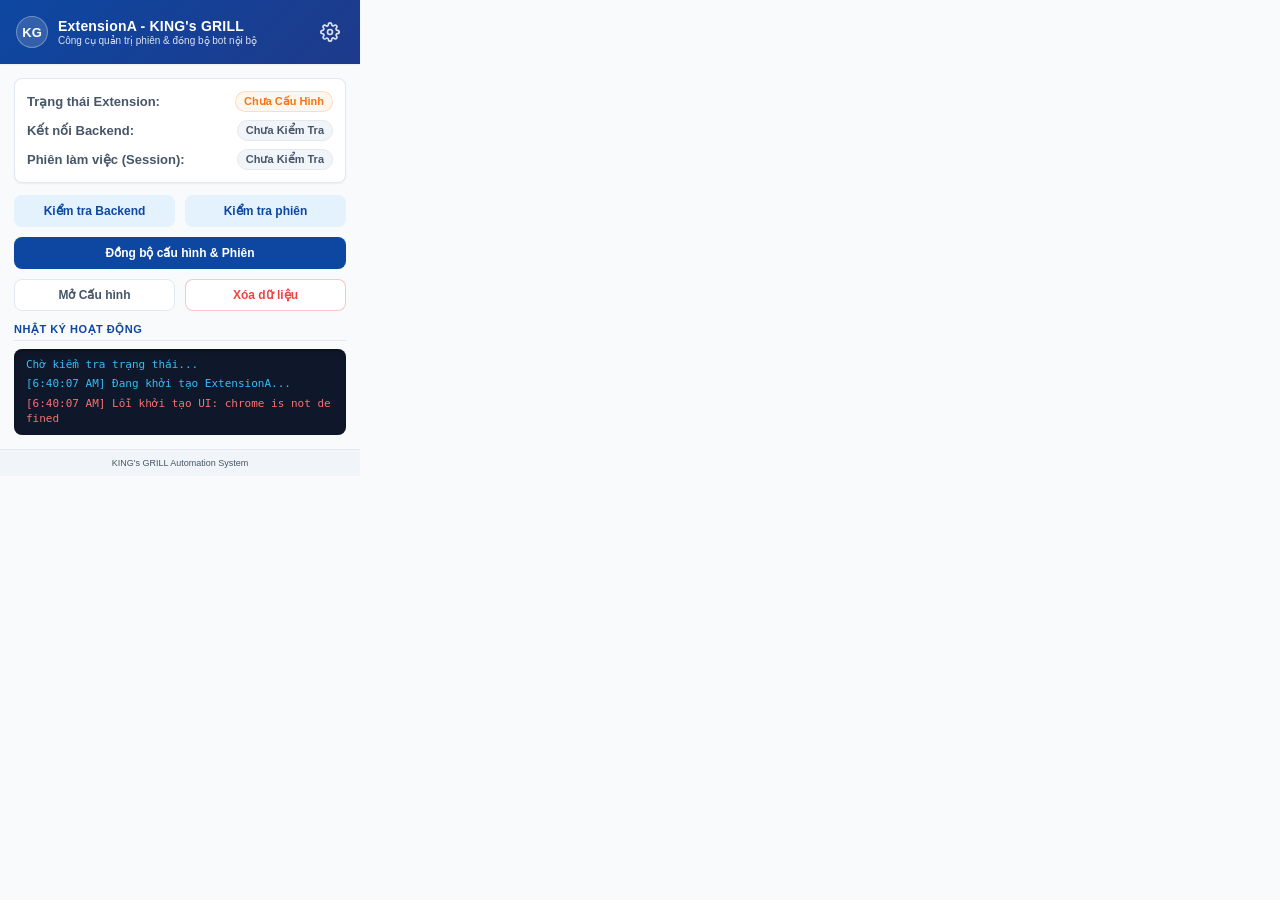
==== src/popup/popup.html @ f794267d "feat: Upgrade ExtensionA with Manifest V3 and security compliance" ====
<!DOCTYPE html>
<html lang="vi">
<head>
  <meta charset="UTF-8">
  <meta name="viewport" content="width=device-width, initial-scale=1.0">
  <title>ExtensionA - KING's GRILL</title>
  <link rel="stylesheet" href="popup.css">
</head>
<body>
  <div class="popup-container">
    <!-- Header -->
    <header class="header">
      <div class="header-main">
        <div class="logo-circle">KG</div>
        <div>
          <h1 class="title">ExtensionA - KING's GRILL</h1>
          <p class="subtitle">Công cụ quản trị phiên & đồng bộ bot nội bộ</p>
        </div>
      </div>
      <button id="open-settings-btn" class="settings-icon-btn" title="Cài đặt hệ thống">
        <svg width="20" height="20" viewBox="0 0 24 24" fill="none" stroke="currentColor" stroke-width="2" stroke-linecap="round" stroke-linejoin="round"><circle cx="12" cy="12" r="3"></circle><path d="M19.4 15a1.65 1.65 0 0 0 .33 1.82l.06.06a2 2 0 0 1 0 2.83 2 2 0 0 1-2.83 0l-.06-.06a1.65 1.65 0 0 0-1.82-.33 1.65 1.65 0 0 0-1 1.51V21a2 2 0 0 1-2 2 2 2 0 0 1-2-2v-.09A1.65 1.65 0 0 0 9 19.4a1.65 1.65 0 0 0-1.82.33l-.06.06a2 2 0 0 1-2.83 0 2 2 0 0 1 0-2.83l.06-.06a1.65 1.65 0 0 0 .33-1.82 1.65 1.65 0 0 0-1.51-1H3a2 2 0 0 1-2-2 2 2 0 0 1 2-2h.09A1.65 1.65 0 0 0 4.6 9a1.65 1.65 0 0 0-.33-1.82l-.06-.06a2 2 0 0 1 0-2.83 2 2 0 0 1 2.83 0l.06.06a1.65 1.65 0 0 0 1.82.33H9a1.65 1.65 0 0 0 1-1.51V3a2 2 0 0 1 2-2 2 2 0 0 1 2 2v.09a1.65 1.65 0 0 0 1 1.51 1.65 1.65 0 0 0 1.82-.33l.06-.06a2 2 0 0 1 2.83 0 2 2 0 0 1 0 2.83l-.06.06a1.65 1.65 0 0 0-.33 1.82V9a1.65 1.65 0 0 0 1.51 1H21a2 2 0 0 1 2 2 2 2 0 0 1-2 2h-.09a1.65 1.65 0 0 0-1.51 1z"></path></svg>
      </button>
    </header>

    <!-- Trạng thái -->
    <main class="main-content">
      <section class="status-panel">
        <div class="status-row">
          <span class="status-label">Trạng thái Extension:</span>
          <span id="ext-status-badge" class="badge badge-warning">Chưa cấu hình</span>
        </div>
        <div class="status-row">
          <span class="status-label">Kết nối Backend:</span>
          <span id="backend-status-badge" class="badge badge-secondary">Chưa kiểm tra</span>
        </div>
        <div class="status-row">
          <span class="status-label">Phiên làm việc (Session):</span>
          <span id="session-status-badge" class="badge badge-secondary">Chưa kiểm tra</span>
        </div>
      </section>

      <!-- Session Preview (Masked) -->
      <section class="preview-panel" id="preview-panel" style="display: none;">
        <h3 class="panel-title">Chi tiết phiên (Đã mã hóa bảo mật)</h3>
        <div class="preview-row">
          <span class="preview-key">zpsid:</span>
          <span id="zpsid-preview" class="preview-val">Chưa phát hiện</span>
        </div>
        <div class="preview-row">
          <span class="preview-key">zpw_sek:</span>
          <span id="zpw-sek-preview" class="preview-val">Chưa phát hiện</span>
        </div>
      </section>

      <!-- Security Consent Box -->
      <section id="consent-card" class="consent-card" style="display: none;">
        <div class="consent-header">
          <svg width="20" height="20" viewBox="0 0 24 24" fill="none" stroke="currentColor" stroke-width="2" stroke-linecap="round" stroke-linejoin="round" class="warning-icon"><path d="M10.29 3.86L1.82 18a2 2 0 0 0 1.71 3h16.94a2 2 0 0 0 1.71-3L13.71 3.86a2 2 0 0 0-3.42 0z"></path><line x1="12" y1="9" x2="12" y2="13"></line><line x1="12" y1="17" x2="12.01" y2="17"></line></svg>
          <h4>CẢNH BÁO BẢO MẬT BẮT BUỘC</h4>
        </div>
        <p class="consent-text" id="consent-warning-text"></p>
        <label class="consent-checkbox-label">
          <input type="checkbox" id="consent-checkbox">
          Tôi đã hiểu rủi ro và xác nhận đồng ý gửi session.
        </label>
      </section>

      <!-- Actions -->
      <section class="actions-panel">
        <div class="btn-grid">
          <button id="btn-check-backend" class="btn btn-secondary">Kiểm tra Backend</button>
          <button id="btn-check-session" class="btn btn-secondary">Kiểm tra phiên</button>
        </div>
        <button id="btn-sync-session" class="btn btn-primary" style="margin-top: 10px; width: 100%;">
          Đồng bộ cấu hình & Phiên
        </button>
        <div style="display: flex; gap: 10px; margin-top: 10px;">
          <button id="btn-open-options" class="btn btn-outline" style="flex: 1;">Mở Cấu hình</button>
          <button id="btn-clear-data" class="btn btn-outline-danger" style="flex: 1;">Xóa dữ liệu</button>
        </div>
      </section>

      <!-- Logs -->
      <section class="logs-panel">
        <h3 class="panel-title">Nhật ký hoạt động</h3>
        <div id="logs-box" class="logs-box">
          <div class="log-line info">Chờ kiểm tra trạng thái...</div>
        </div>
      </section>
    </main>

    <!-- Footer -->
    <footer class="footer">
      <span>KING's GRILL Automation System</span>
    </footer>
  </div>

  <!-- Toast -->
  <div id="toast" class="toast">
    <span id="toast-message">Đã sao chép!</span>
  </div>

  <script type="module" src="popup.js"></script>
</body>
</html>
---- src/popup/popup.css ----
:root {
  --primary-color: #0d47a1;
  --primary-light: #e3f2fd;
  --primary-hover: #1565c0;
  --bg-color: #f8fafc;
  --card-bg: #ffffff;
  --text-main: #0f172a;
  --text-sub: #475569;
  --border-color: #e2e8f0;
  --accent-red: #ef4444;
  --accent-red-hover: #dc2626;
  --accent-orange: #f97316;
  --accent-green: #10b981;
  --shadow-sm: 0 1px 2px rgba(0, 0, 0, 0.05);
  --shadow-md: 0 4px 6px -1px rgba(0, 0, 0, 0.1), 0 2px 4px -1px rgba(0, 0, 0, 0.06);
  --radius-md: 8px;
  --radius-sm: 4px;
  --font-stack: -apple-system, BlinkMacSystemFont, "Segoe UI", Roboto, sans-serif;
}

* {
  box-sizing: border-box;
  margin: 0;
  padding: 0;
}

body {
  font-family: var(--font-stack);
  background-color: var(--bg-color);
  color: var(--text-main);
  font-size: 13px;
  width: 360px;
  overflow-x: hidden;
}

.popup-container {
  display: flex;
  flex-direction: column;
  background-color: var(--bg-color);
}

/* Header */
.header {
  background: linear-gradient(135deg, #0d47a1 0%, #1e3a8a 100%);
  color: white;
  padding: 16px;
  display: flex;
  justify-content: space-between;
  align-items: center;
  box-shadow: var(--shadow-sm);
}

.header-main {
  display: flex;
  align-items: center;
  gap: 10px;
}

.logo-circle {
  width: 32px;
  height: 32px;
  background: rgba(255, 255, 255, 0.15);
  border: 1.5px solid rgba(255, 255, 255, 0.3);
  border-radius: 50%;
  display: flex;
  align-items: center;
  justify-content: center;
  font-weight: 800;
  font-size: 13px;
  color: white;
}

.title {
  font-size: 14px;
  font-weight: 700;
  letter-spacing: 0.2px;
}

.subtitle {
  font-size: 10px;
  color: rgba(255, 255, 255, 0.85);
  margin-top: 1px;
}

.settings-icon-btn {
  background: none;
  border: none;
  color: rgba(255, 255, 255, 0.85);
  cursor: pointer;
  padding: 4px;
  display: flex;
  align-items: center;
  border-radius: var(--radius-sm);
  transition: background-color 0.2s, color 0.2s;
}

.settings-icon-btn:hover {
  background-color: rgba(255, 255, 255, 0.1);
  color: white;
}

/* Main Content */
.main-content {
  padding: 14px;
  display: flex;
  flex-direction: column;
  gap: 12px;
}

/* Badges & Status */
.status-panel {
  background: var(--card-bg);
  border: 1px solid var(--border-color);
  border-radius: var(--radius-md);
  padding: 12px;
  box-shadow: var(--shadow-sm);
  display: flex;
  flex-direction: column;
  gap: 8px;
}

.status-row {
  display: flex;
  justify-content: space-between;
  align-items: center;
}

.status-label {
  font-weight: 600;
  color: var(--text-sub);
}

.badge {
  font-size: 11px;
  font-weight: 700;
  padding: 3px 8px;
  border-radius: 20px;
  text-transform: capitalize;
}

.badge-success {
  background-color: #ecfdf5;
  color: var(--accent-green);
  border: 1px solid rgba(16, 185, 129, 0.2);
}

.badge-warning {
  background-color: #fff7ed;
  color: var(--accent-orange);
  border: 1px solid rgba(249, 115, 22, 0.2);
}

.badge-danger {
  background-color: #fef2f2;
  color: var(--accent-red);
  border: 1px solid rgba(239, 68, 68, 0.2);
}

.badge-secondary {
  background-color: #f1f5f9;
  color: var(--text-sub);
  border: 1px solid var(--border-color);
}

/* Preview Panel */
.preview-panel {
  background: var(--card-bg);
  border: 1px solid var(--border-color);
  border-radius: var(--radius-md);
  padding: 12px;
  box-shadow: var(--shadow-sm);
}

.panel-title {
  font-size: 11px;
  font-weight: 700;
  color: var(--primary-color);
  text-transform: uppercase;
  letter-spacing: 0.5px;
  margin-bottom: 8px;
  border-bottom: 1px solid var(--border-color);
  padding-bottom: 4px;
}

.preview-row {
  display: flex;
  justify-content: space-between;
  margin-bottom: 4px;
  font-family: monospace;
  font-size: 12px;
}

.preview-row:last-child {
  margin-bottom: 0;
}

.preview-key {
  color: var(--text-sub);
  font-weight: bold;
}

.preview-val {
  color: var(--text-main);
  word-break: break-all;
}

/* Consent Box */
.consent-card {
  background-color: #fff1f2;
  border: 1.5px solid #fecdd3;
  border-radius: var(--radius-md);
  padding: 12px;
  display: flex;
  flex-direction: column;
  gap: 8px;
  box-shadow: var(--shadow-sm);
}

.consent-header {
  display: flex;
  align-items: center;
  gap: 8px;
  color: var(--accent-red);
}

.consent-header h4 {
  font-size: 11px;
  font-weight: 700;
  letter-spacing: 0.5px;
}

.warning-icon {
  flex-shrink: 0;
}

.consent-text {
  font-size: 11px;
  color: #9f1239;
  line-height: 1.4;
  font-weight: 500;
}

.consent-checkbox-label {
  display: flex;
  align-items: flex-start;
  gap: 8px;
  font-size: 11px;
  font-weight: 600;
  color: #9f1239;
  cursor: pointer;
  user-select: none;
}

.consent-checkbox-label input {
  margin-top: 2px;
  cursor: pointer;
}

/* Buttons */
.btn-grid {
  display: grid;
  grid-template-columns: 1fr 1fr;
  gap: 10px;
}

.btn {
  padding: 8px 14px;
  font-size: 12px;
  font-weight: 600;
  border-radius: var(--radius-md);
  cursor: pointer;
  border: 1px solid transparent;
  transition: all 0.2s;
  display: inline-flex;
  align-items: center;
  justify-content: center;
  text-align: center;
}

.btn:active {
  transform: scale(0.98);
}

.btn-primary {
  background-color: var(--primary-color);
  color: white;
}

.btn-primary:hover {
  background-color: var(--primary-hover);
}

.btn-secondary {
  background-color: var(--primary-light);
  color: var(--primary-color);
}

.btn-secondary:hover {
  background-color: #d0e8ff;
}

.btn-outline {
  border-color: var(--border-color);
  background: white;
  color: var(--text-sub);
}

.btn-outline:hover {
  background: #f1f5f9;
  color: var(--text-main);
}

.btn-outline-danger {
  border-color: rgba(239, 68, 68, 0.3);
  background: white;
  color: var(--accent-red);
}

.btn-outline-danger:hover {
  background: #fef2f2;
}

/* Logs */
.logs-panel {
  display: flex;
  flex-direction: column;
}

.logs-box {
  background-color: #0f172a;
  border-radius: var(--radius-md);
  padding: 8px 12px;
  max-height: 120px;
  overflow-y: auto;
  font-family: monospace;
  font-size: 11px;
  display: flex;
  flex-direction: column;
  gap: 4px;
  box-shadow: inset 0 2px 4px rgba(0,0,0,0.3);
}

.log-line {
  word-break: break-all;
  line-height: 1.4;
}

.log-line.info {
  color: #38bdf8;
}

.log-line.success {
  color: #4ade80;
}

.log-line.warn {
  color: #fb923c;
}

.log-line.error {
  color: #f87171;
}

/* Footer */
.footer {
  text-align: center;
  padding: 8px;
  font-size: 9px;
  color: var(--text-sub);
  border-top: 1px solid var(--border-color);
  background-color: #f1f5f9;
}

/* Toast */
.toast {
  position: fixed;
  bottom: 20px;
  left: 50%;
  transform: translateX(-50%) translateY(100px);
  background-color: #1e293b;
  color: white;
  padding: 8px 16px;
  border-radius: var(--radius-md);
  font-size: 11px;
  font-weight: 600;
  box-shadow: var(--shadow-md);
  transition: transform 0.3s cubic-bezier(0.16, 1, 0.3, 1);
  z-index: 1000;
  pointer-events: none;
}

.toast.show {
  transform: translateX(-50%) translateY(0);
}
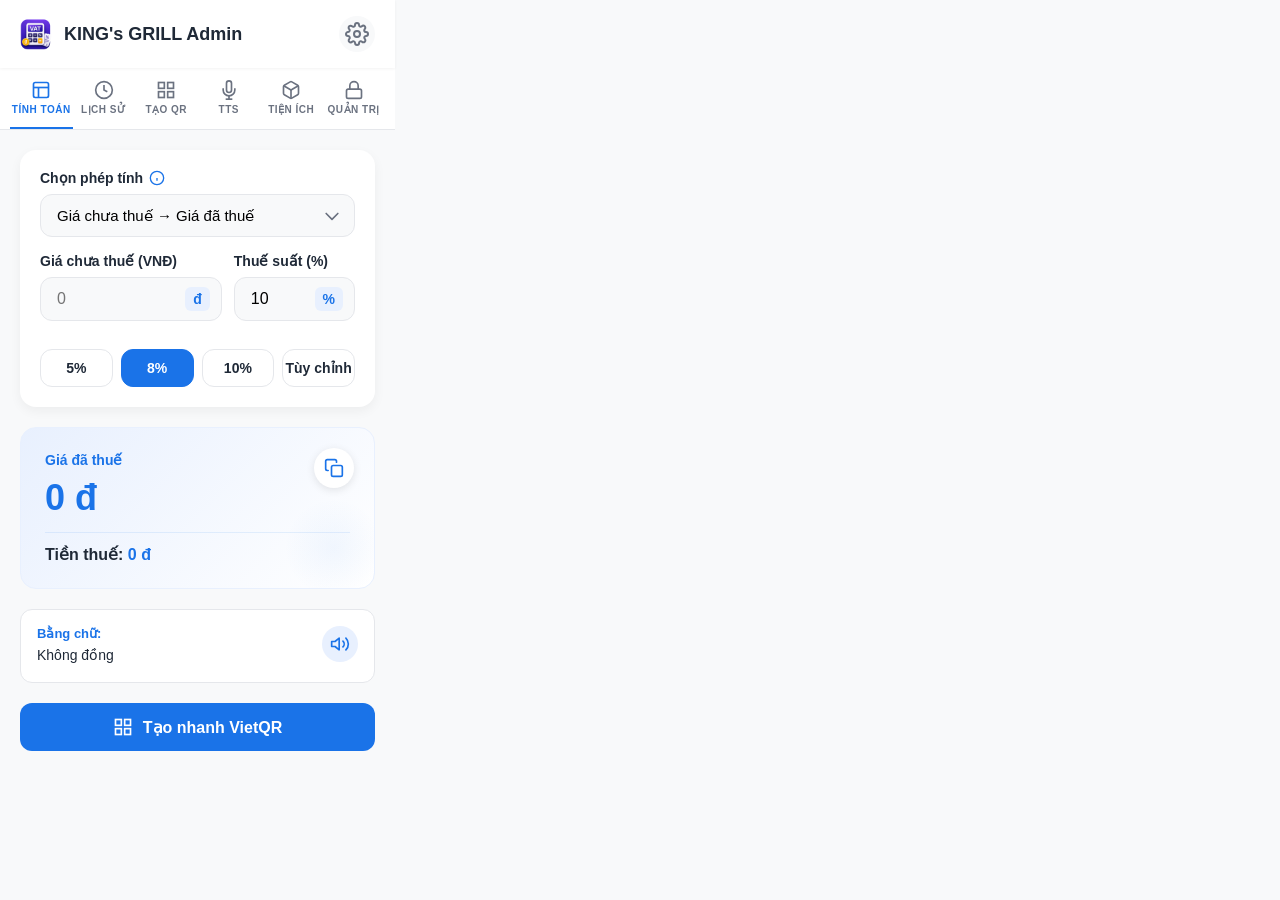
==== commit 1b108801: "fix: Merge and restore original VAT, VietQR, and TTS features into ExtensionA" ====
--- a/src/popup/popup.html
+++ b/src/popup/popup.html
@@ -1,105 +1,698 @@
 <!DOCTYPE html>
 <html lang="vi">
 <head>
-  <meta charset="UTF-8">
-  <meta name="viewport" content="width=device-width, initial-scale=1.0">
-  <title>ExtensionA - KING's GRILL</title>
-  <link rel="stylesheet" href="popup.css">
+    <meta charset="UTF-8">
+    <meta name="viewport" content="width=device-width, initial-scale=1.0">
+    <title>Máy tính thuế VAT & Quản trị KING's GRILL</title>
+    <link rel="stylesheet" href="popup.css">
 </head>
 <body>
-  <div class="popup-container">
     <!-- Header -->
     <header class="header">
-      <div class="header-main">
-        <div class="logo-circle">KG</div>
-        <div>
-          <h1 class="title">ExtensionA - KING's GRILL</h1>
-          <p class="subtitle">Công cụ quản trị phiên & đồng bộ bot nội bộ</p>
-        </div>
-      </div>
-      <button id="open-settings-btn" class="settings-icon-btn" title="Cài đặt hệ thống">
-        <svg width="20" height="20" viewBox="0 0 24 24" fill="none" stroke="currentColor" stroke-width="2" stroke-linecap="round" stroke-linejoin="round"><circle cx="12" cy="12" r="3"></circle><path d="M19.4 15a1.65 1.65 0 0 0 .33 1.82l.06.06a2 2 0 0 1 0 2.83 2 2 0 0 1-2.83 0l-.06-.06a1.65 1.65 0 0 0-1.82-.33 1.65 1.65 0 0 0-1 1.51V21a2 2 0 0 1-2 2 2 2 0 0 1-2-2v-.09A1.65 1.65 0 0 0 9 19.4a1.65 1.65 0 0 0-1.82.33l-.06.06a2 2 0 0 1-2.83 0 2 2 0 0 1 0-2.83l.06-.06a1.65 1.65 0 0 0 .33-1.82 1.65 1.65 0 0 0-1.51-1H3a2 2 0 0 1-2-2 2 2 0 0 1 2-2h.09A1.65 1.65 0 0 0 4.6 9a1.65 1.65 0 0 0-.33-1.82l-.06-.06a2 2 0 0 1 0-2.83 2 2 0 0 1 2.83 0l.06.06a1.65 1.65 0 0 0 1.82.33H9a1.65 1.65 0 0 0 1-1.51V3a2 2 0 0 1 2-2 2 2 0 0 1 2 2v.09a1.65 1.65 0 0 0 1 1.51 1.65 1.65 0 0 0 1.82-.33l.06-.06a2 2 0 0 1 2.83 0 2 2 0 0 1 0 2.83l-.06.06a1.65 1.65 0 0 0-.33 1.82V9a1.65 1.65 0 0 0 1.51 1H21a2 2 0 0 1 2 2 2 2 0 0 1-2 2h-.09a1.65 1.65 0 0 0-1.51 1z"></path></svg>
-      </button>
+        <div class="header-left">
+            <img src="../../assets/icons/icon128.png" alt="Logo" class="header-logo">
+            <h1 class="header-title">KING's GRILL Admin</h1>
+        </div>
+        <button id="header-settings-btn" class="header-settings-btn" title="Cài đặt">
+            <svg width="24" height="24" viewBox="0 0 24 24" fill="none" stroke="currentColor" stroke-width="2" stroke-linecap="round" stroke-linejoin="round"><circle cx="12" cy="12" r="3"></circle><path d="M19.4 15a1.65 1.65 0 0 0 .33 1.82l.06.06a2 2 0 0 1 0 2.83 2 2 0 0 1-2.83 0l-.06-.06a1.65 1.65 0 0 0-1.82-.33 1.65 1.65 0 0 0-1 1.51V21a2 2 0 0 1-2 2 2 2 0 0 1-2-2v-.09A1.65 1.65 0 0 0 9 19.4a1.65 1.65 0 0 0-1.82.33l-.06.06a2 2 0 0 1-2.83 0 2 2 0 0 1 0-2.83l.06-.06a1.65 1.65 0 0 0 .33-1.82 1.65 1.65 0 0 0-1.51-1H3a2 2 0 0 1-2-2 2 2 0 0 1 2-2h.09A1.65 1.65 0 0 0 4.6 9a1.65 1.65 0 0 0-.33-1.82l-.06-.06a2 2 0 0 1 0-2.83 2 2 0 0 1 2.83 0l.06.06a1.65 1.65 0 0 0 1.82.33H9a1.65 1.65 0 0 0 1-1.51V3a2 2 0 0 1 2-2 2 2 0 0 1 2 2v.09a1.65 1.65 0 0 0 1 1.51 1.65 1.65 0 0 0 1.82-.33l.06-.06a2 2 0 0 1 2.83 0 2 2 0 0 1 0 2.83l-.06.06a1.65 1.65 0 0 0-.33 1.82V9a1.65 1.65 0 0 0 1.51 1H21a2 2 0 0 1 2 2 2 2 0 0 1-2 2h-.09a1.65 1.65 0 0 0-1.51 1z"></path></svg>
+        </button>
     </header>
 
-    <!-- Trạng thái -->
-    <main class="main-content">
-      <section class="status-panel">
-        <div class="status-row">
-          <span class="status-label">Trạng thái Extension:</span>
-          <span id="ext-status-badge" class="badge badge-warning">Chưa cấu hình</span>
-        </div>
-        <div class="status-row">
-          <span class="status-label">Kết nối Backend:</span>
-          <span id="backend-status-badge" class="badge badge-secondary">Chưa kiểm tra</span>
-        </div>
-        <div class="status-row">
-          <span class="status-label">Phiên làm việc (Session):</span>
-          <span id="session-status-badge" class="badge badge-secondary">Chưa kiểm tra</span>
-        </div>
-      </section>
-
-      <!-- Session Preview (Masked) -->
-      <section class="preview-panel" id="preview-panel" style="display: none;">
-        <h3 class="panel-title">Chi tiết phiên (Đã mã hóa bảo mật)</h3>
-        <div class="preview-row">
-          <span class="preview-key">zpsid:</span>
-          <span id="zpsid-preview" class="preview-val">Chưa phát hiện</span>
-        </div>
-        <div class="preview-row">
-          <span class="preview-key">zpw_sek:</span>
-          <span id="zpw-sek-preview" class="preview-val">Chưa phát hiện</span>
-        </div>
-      </section>
-
-      <!-- Security Consent Box -->
-      <section id="consent-card" class="consent-card" style="display: none;">
-        <div class="consent-header">
-          <svg width="20" height="20" viewBox="0 0 24 24" fill="none" stroke="currentColor" stroke-width="2" stroke-linecap="round" stroke-linejoin="round" class="warning-icon"><path d="M10.29 3.86L1.82 18a2 2 0 0 0 1.71 3h16.94a2 2 0 0 0 1.71-3L13.71 3.86a2 2 0 0 0-3.42 0z"></path><line x1="12" y1="9" x2="12" y2="13"></line><line x1="12" y1="17" x2="12.01" y2="17"></line></svg>
-          <h4>CẢNH BÁO BẢO MẬT BẮT BUỘC</h4>
-        </div>
-        <p class="consent-text" id="consent-warning-text"></p>
-        <label class="consent-checkbox-label">
-          <input type="checkbox" id="consent-checkbox">
-          Tôi đã hiểu rủi ro và xác nhận đồng ý gửi session.
-        </label>
-      </section>
-
-      <!-- Actions -->
-      <section class="actions-panel">
-        <div class="btn-grid">
-          <button id="btn-check-backend" class="btn btn-secondary">Kiểm tra Backend</button>
-          <button id="btn-check-session" class="btn btn-secondary">Kiểm tra phiên</button>
-        </div>
-        <button id="btn-sync-session" class="btn btn-primary" style="margin-top: 10px; width: 100%;">
-          Đồng bộ cấu hình & Phiên
-        </button>
-        <div style="display: flex; gap: 10px; margin-top: 10px;">
-          <button id="btn-open-options" class="btn btn-outline" style="flex: 1;">Mở Cấu hình</button>
-          <button id="btn-clear-data" class="btn btn-outline-danger" style="flex: 1;">Xóa dữ liệu</button>
-        </div>
-      </section>
-
-      <!-- Logs -->
-      <section class="logs-panel">
-        <h3 class="panel-title">Nhật ký hoạt động</h3>
-        <div id="logs-box" class="logs-box">
-          <div class="log-line info">Chờ kiểm tra trạng thái...</div>
-        </div>
-      </section>
+    <!-- Tab Bar -->
+    <nav class="tabs-container">
+        <div class="tab active" data-tab="calc">
+            <svg viewBox="0 0 24 24" fill="none" stroke="currentColor" stroke-width="2"><rect x="3" y="3" width="18" height="18" rx="2" ry="2"/><line x1="3" y1="9" x2="21" y2="9"/><line x1="9" y1="21" x2="9" y2="9"/></svg>
+            <span class="tab-label">Tính toán</span>
+        </div>
+        <div class="tab" data-tab="history">
+            <svg viewBox="0 0 24 24" fill="none" stroke="currentColor" stroke-width="2"><circle cx="12" cy="12" r="10"/><polyline points="12 6 12 12 16 14"/></svg>
+            <span class="tab-label">Lịch sử</span>
+        </div>
+        <div class="tab" data-tab="vietqr">
+            <svg viewBox="0 0 24 24" fill="none" stroke="currentColor" stroke-width="2"><rect x="3" y="3" width="7" height="7"/><rect x="14" y="3" width="7" height="7"/><rect x="14" y="14" width="7" height="7"/><rect x="3" y="14" width="7" height="7"/></svg>
+            <span class="tab-label">Tạo QR</span>
+        </div>
+        <div class="tab" data-tab="tts">
+            <svg viewBox="0 0 24 24" fill="none" stroke="currentColor" stroke-width="2"><path d="M12 1a3 3 0 0 0-3 3v8a3 3 0 0 0 6 0V4a3 3 0 0 0-3-3z"/><path d="M19 10v2a7 7 0 0 1-14 0v-2"/><line x1="12" y1="19" x2="12" y2="23"/><line x1="8" y1="23" x2="16" y2="23"/></svg>
+            <span class="tab-label">TTS</span>
+        </div>
+        <div class="tab" data-tab="tools">
+            <svg viewBox="0 0 24 24" fill="none" stroke="currentColor" stroke-width="2"><path d="M21 16V8a2 2 0 0 0-1-1.73l-7-4a2 2 0 0 0-2 0l-7 4A2 2 0 0 0 3 8v8a2 2 0 0 0 1 1.73l7 4a2 2 0 0 0 2 0l7-4A2 2 0 0 0 21 16z"/><polyline points="3.27 6.96 12 12.01 20.73 6.96"/><line x1="12" y1="22.08" x2="12" y2="12"/></svg>
+            <span class="tab-label">Tiện ích</span>
+        </div>
+        <div class="tab" data-tab="admin">
+            <svg viewBox="0 0 24 24" fill="none" stroke="currentColor" stroke-width="2"><rect x="3" y="11" width="18" height="11" rx="2" ry="2"/><path d="M7 11V7a5 5 0 0 1 10 0v4"/></svg>
+            <span class="tab-label">Quản trị</span>
+        </div>
+    </nav>
+
+    <!-- Main Content -->
+    <main>
+        <!-- Tab 1: Tính toán -->
+        <div id="tab-calc" class="tab-content" style="display: block;">
+            <div class="card">
+                <div class="form-group">
+                    <div class="label-row">
+                        <span class="label-text">Chọn phép tính</span>
+                        <svg class="info-icon" viewBox="0 0 24 24" fill="none" stroke="currentColor" stroke-width="2"><circle cx="12" cy="12" r="10"/><line x1="12" y1="16" x2="12" y2="12"/><line x1="12" y1="8" x2="12.01" y2="8"/></svg>
+                    </div>
+                    <select id="calc-type" class="custom-select">
+                        <option value="1">Giá chưa thuế → Giá đã thuế</option>
+                        <option value="2">Giá đã thuế → Giá chưa thuế</option>
+                        <option value="3">Tiền thuế → Giá chưa thuế</option>
+                        <option value="4">Tiền thuế → Giá đã thuế</option>
+                    </select>
+                </div>
+
+                <div style="display: grid; grid-template-columns: 1.5fr 1fr; gap: 12px;">
+                    <div class="form-group">
+                        <div class="label-row">
+                            <span class="label-text" id="label-input-1">Giá chưa thuế (VNĐ)</span>
+                        </div>
+                        <div class="input-wrapper">
+                            <input type="text" id="input-1" class="custom-input" placeholder="0" autocomplete="off">
+                            <span class="input-unit">đ</span>
+                        </div>
+                    </div>
+                    <div class="form-group">
+                        <div class="label-row">
+                            <span class="label-text">Thuế suất (%)</span>
+                        </div>
+                        <div class="input-wrapper">
+                            <input type="number" id="input-2" class="custom-input" value="10">
+                            <span class="input-unit">%</span>
+                        </div>
+                    </div>
+                </div>
+
+                <div class="presets-row">
+                    <button class="preset-btn" data-val="5">5%</button>
+                    <button class="preset-btn active" data-val="8">8%</button>
+                    <button class="preset-btn" data-val="10">10%</button>
+                    <button class="preset-btn" data-val="custom">Tùy chỉnh</button>
+                </div>
+            </div>
+
+            <div class="result-card">
+                <div class="result-label" id="result-label-main">Giá đã thuế</div>
+                <button class="copy-icon-btn" id="copy-btn" title="Sao chép">
+                    <svg width="20" height="20" viewBox="0 0 24 24" fill="none" stroke="currentColor" stroke-width="2" stroke-linecap="round" stroke-linejoin="round"><rect x="9" y="9" width="13" height="13" rx="2" ry="2"></rect><path d="M5 15H4a2 2 0 0 1-2-2V4a2 2 0 0 1 2-2h9a2 2 0 0 1 2 2v1"></path></svg>
+                </button>
+                <div class="result-main" id="result-main">0 đ</div>
+                <div class="result-divider"></div>
+                <div class="result-sub" id="result-sub">Tiền thuế: <span>0 đ</span></div>
+            </div>
+
+            <div class="words-card">
+                <div style="flex: 1;">
+                    <div class="words-label">Bằng chữ:</div>
+                    <div class="words-text" id="result-words">Không đồng</div>
+                </div>
+                <button class="speaker-btn" title="Đọc kết quả">
+                    <svg width="20" height="20" viewBox="0 0 24 24" fill="none" stroke="currentColor" stroke-width="2" stroke-linecap="round" stroke-linejoin="round"><polygon points="11 5 6 9 2 9 2 15 6 15 11 19 11 5"></polygon><path d="M19.07 4.93a10 10 0 0 1 0 14.14M15.54 8.46a5 5 0 0 1 0 7.07"></path></svg>
+                </button>
+            </div>
+            
+            <button id="btn-generate-qr" class="btn-primary" style="margin-top: 20px;">
+                <svg viewBox="0 0 24 24" fill="none" stroke="currentColor" stroke-width="2" style="width:20px; height:20px;"><rect x="3" y="3" width="7" height="7"/><rect x="14" y="3" width="7" height="7"/><rect x="14" y="14" width="7" height="7"/><rect x="3" y="14" width="7" height="7"/></svg>
+                Tạo nhanh VietQR
+            </button>
+        </div>
+
+        <!-- Tab 2: Lịch sử -->
+        <div id="tab-history" class="tab-content" style="display: none;">
+            <div style="display: flex; justify-content: space-between; align-items: center; margin-bottom: 20px;">
+                <h2 class="history-title">Lịch sử tính toán</h2>
+                <button id="clear-history" style="background: none; border: none; color: var(--accent-red); font-size: 13px; font-weight: 600; cursor: pointer;">Xóa hết</button>
+            </div>
+            <div id="history-list">
+                <!-- History items injected here -->
+            </div>
+        </div>
+
+        <!-- Tab 3: Tạo QR -->
+        <div id="tab-vietqr" class="tab-content" style="display: none;">
+            <!-- Compact View Card (Visible when form is collapsed) -->
+            <div id="qr-compact-view" class="card" style="display: none; padding: 12px; cursor: pointer; border: 1px dashed var(--primary-color);">
+                <div style="display: flex; align-items: center; justify-content: space-between;">
+                    <div style="display: flex; align-items: center; gap: 12px;">
+                        <div style="width: 40px; height: 40px; background: var(--primary-light); border-radius: 8px; display: flex; align-items: center; justify-content: center; color: var(--primary-color);">
+                            <svg width="24" height="24" viewBox="0 0 24 24" fill="none" stroke="currentColor" stroke-width="2"><path d="M3 10h18M7 15h1m4 0h1m-7 4h12a2 2 0 002-2V7a2 2 0 00-2-2H4a2 2 0 00-2 2v10a2 2 0 002 2z"/></svg>
+                        </div>
+                        <div>
+                            <div id="qr-compact-bank" style="font-weight: 700; color: var(--primary-color); font-size: 14px;">Chưa chọn ngân hàng</div>
+                            <div id="qr-compact-acc" style="font-size: 12px; color: var(--text-sub);">Nhấn để chỉnh sửa thông tin</div>
+                        </div>
+                    </div>
+                    <svg width="20" height="20" viewBox="0 0 24 24" fill="none" stroke="currentColor" stroke-width="2"><polyline points="6 9 12 15 18 9"/></svg>
+                </div>
+            </div>
+
+            <!-- Full Form (Collapsible) -->
+            <div id="qr-form-container" class="card">
+                <div style="display: flex; justify-content: space-between; align-items: center; margin-bottom: 16px;">
+                    <div class="section-title" style="display:flex; align-items:center; gap:8px; margin-bottom:0;">
+                        <svg viewBox="0 0 24 24" fill="none" stroke="currentColor" stroke-width="2" style="width:20px;"><rect x="3" y="3" width="7" height="7"/><rect x="14" y="3" width="7" height="7"/><rect x="14" y="14" width="7" height="7"/><rect x="3" y="14" width="7" height="7"/></svg>
+                        Tạo QR ngân hàng
+                    </div>
+                    <button id="qr-collapse-btn" style="background:none; border:none; color:var(--primary-color); cursor:pointer; padding:4px;">
+                        <svg width="20" height="20" viewBox="0 0 24 24" fill="none" stroke="currentColor" stroke-width="2"><polyline points="18 15 12 9 6 15"/></svg>
+                    </button>
+                </div>
+
+                <div class="form-group">
+                    <label class="label-text" style="display:block; margin-bottom:8px;">Ngân hàng</label>
+                    <select id="qr-bank" class="custom-select">
+                        <option value="VCB">Vietcombank</option>
+                        <option value="TCB">Techcombank</option>
+                        <option value="MB">MBBank</option>
+                        <option value="BIDV">BIDV</option>
+                        <option value="ICB">VietinBank</option>
+                        <option value="ACB">ACB</option>
+                        <option value="TPB">TPBank</option>
+                        <option value="VPB">VPBank</option>
+                        <option value="SHB">SHB</option>
+                        <option value="STB">Sacombank</option>
+                        <option value="HDB">HDBank</option>
+                        <option value="VAB">VietABank</option>
+                    </select>
+                </div>
+                <div class="form-group">
+                    <label class="label-text" style="display:block; margin-bottom:8px;">Số tài khoản</label>
+                    <div class="input-wrapper">
+                        <input type="text" id="qr-acc" class="custom-input" placeholder="Nhập số tài khoản...">
+                    </div>
+                </div>
+                <div class="form-group">
+                    <label class="label-text" style="display:block; margin-bottom:8px;">Chủ tài khoản</label>
+                    <div class="input-wrapper">
+                        <input type="text" id="qr-name" class="custom-input" placeholder="Tên chủ tài khoản (không dấu)...">
+                    </div>
+                </div>
+                <div class="form-group">
+                    <label class="label-text" style="display:block; margin-bottom:8px;">Số tiền</label>
+                    <div class="input-wrapper">
+                        <input type="text" id="qr-amount" class="custom-input" placeholder="0">
+                        <span class="input-unit">đ</span>
+                    </div>
+                </div>
+                <div class="form-group">
+                    <label class="label-text" style="display:block; margin-bottom:8px;">Nội dung</label>
+                    <div class="input-wrapper">
+                        <input type="text" id="qr-content" class="custom-input" placeholder="Nội dung chuyển khoản...">
+                    </div>
+                </div>
+                <div style="display: grid; grid-template-columns: 1fr 1fr; gap: 12px; margin-top: 20px;">
+                    <button id="qr-clear-btn" class="btn-secondary">Xóa trắng</button>
+                    <button id="qr-generate-btn" class="btn-primary">Tạo QR</button>
+                </div>
+                <button id="qr-save-template" class="btn-secondary" style="margin-top:12px; width:100%;">Lưu mẫu thông tin</button>
+            </div>
+
+            <!-- QR Result Display -->
+            <div id="qr-result-container" class="qr-result-card" style="display: none;">
+                <div class="section-title">Mã QR chuyển khoản</div>
+                <div id="qr-result-img-container">
+                    <img id="qr-result-img" src="" alt="VietQR" class="qr-code-img">
+                </div>
+                <div id="qr-result-info" style="font-size: 14px; margin-bottom: 20px; line-height: 1.6;">
+                    <!-- QR info injected here -->
+                </div>
+                <div style="display: grid; grid-template-columns: 1fr 1fr; gap: 10px;">
+                    <button id="qr-download-btn" class="btn-secondary" style="padding: 10px; font-size: 13px;">Tải xuống</button>
+                    <button id="qr-share-btn" class="btn-secondary" style="padding: 10px; font-size: 13px;">Chia sẻ</button>
+                </div>
+            </div>
+
+            <div id="qr-saved-section" style="margin-top: 20px;">
+                <div class="section-title">Thông tin đã lưu</div>
+                <div id="qr-saved-list">
+                    <!-- Saved QR templates injected here -->
+                    <div style="text-align: center; color: var(--text-sub); padding: 20px; font-size: 13px;">Chưa có mẫu nào được lưu</div>
+                </div>
+            </div>
+        </div>
+
+        <!-- Tab 4: TTS -->
+        <div id="tab-tts" class="tab-content" style="display: none;">
+            <h2 class="section-title" style="font-size: 16px; margin-bottom: 4px;">CHUYỂN TEXT THÀNH GIỌNG NÓI</h2>
+            <p style="font-size: 12px; color: var(--text-sub); margin-bottom: 20px;">Nhập nội dung để tạo âm thanh tức thì</p>
+
+            <div class="card">
+                <!-- Special Template Toggle -->
+                <div style="display: flex; justify-content: space-between; align-items: center; margin-bottom: 16px; padding: 10px; background: var(--bg-color); border-radius: 8px;">
+                    <span style="font-size: 13px; font-weight: 600;">Mẫu thông báo dời xe</span>
+                    <label class="switch">
+                        <input type="checkbox" id="tts-mode-toggle">
+                        <span class="slider"></span>
+                    </label>
+                </div>
+
+                <!-- Template Input (License Plate) -->
+                <div id="tts-template-input" class="form-group" style="display: none;">
+                    <label class="label-text" style="display:block; margin-bottom:8px;">Biển số xe</label>
+                    <input type="text" id="tts-plate-input" class="custom-input" placeholder="Ví dụ: 30A-123.45">
+                    <p style="font-size: 11px; color: var(--text-sub); margin-top: 8px;">Nội dung sẽ tự động điền vào mẫu dời xe của nhà hàng.</p>
+                </div>
+
+                <!-- Free Text Input -->
+                <div id="tts-free-input" class="form-group">
+                    <label class="label-text" style="display:block; margin-bottom:8px;">Nội dung văn bản</label>
+                    <textarea id="tts-text-input" class="custom-input tts-textarea" placeholder="Nhập nội dung cần đọc..."></textarea>
+                    <div class="char-counter"><span id="tts-char-count">0</span>/500</div>
+                </div>
+
+                <div style="display: grid; grid-template-columns: 1fr 1fr; gap: 10px; margin-bottom: 16px;">
+                    <div class="form-group" style="margin-bottom:0;">
+                        <select id="tts-voice" class="custom-select" style="font-size: 13px;">
+                            <option value="nu-bac">Nữ miền Bắc</option>
+                            <option value="nam-bac">Nam miền Bắc</option>
+                            <option value="nu-nam">Nữ miền Nam</option>
+                            <option value="nam-nam">Nam miền Nam</option>
+                        </select>
+                    </div>
+                    <div class="form-group" style="margin-bottom:0;">
+                        <select id="tts-speed" class="custom-select" style="font-size: 13px;">
+                            <option value="1.0">Tốc độ: 1.0x</option>
+                            <option value="0.8">Tốc độ: 0.8x</option>
+                            <option value="1.2">Tốc độ: 1.2x</option>
+                            <option value="1.5">Tốc độ: 1.5x</option>
+                        </select>
+                    </div>
+                </div>
+
+                <button id="tts-convert-btn" class="btn-primary">
+                    <svg width="20" height="20" viewBox="0 0 24 24" fill="none" stroke="currentColor" stroke-width="2" stroke-linecap="round" stroke-linejoin="round"><path d="M12 1a3 3 0 0 0-3 3v8a3 3 0 0 0 6 0V4a3 3 0 0 0-3-3z"></path><path d="M19 10v2a7 7 0 0 1-14 0v-2"></path><line x1="12" y1="19" x2="12" y2="23"></line><line x1="8" y1="23" x2="16" y2="23"></line></svg>
+                    Chuyển đổi
+                </button>
+            </div>
+
+            <!-- TTS Result Card -->
+            <div id="tts-result-container" class="audio-player-card" style="display: none;">
+                <div class="section-title" style="color: var(--primary-color); font-size: 12px;">Âm thanh đã tạo</div>
+                <div class="audio-controls">
+                    <button class="play-btn" id="tts-play-btn">
+                        <svg width="24" height="24" viewBox="0 0 24 24" fill="currentColor"><polygon points="5 3 19 12 5 21 5 3"></polygon></svg>
+                    </button>
+                    <div class="progress-bar">
+                        <div class="progress-filled" id="tts-progress"></div>
+                    </div>
+                    <span id="tts-duration" style="font-size: 11px; font-weight: 600; color: var(--primary-color);">00:00 / 00:00</span>
+                </div>
+                <div style="display: grid; grid-template-columns: 1fr 1fr; gap: 10px; margin-top: 16px;">
+                    <button class="btn-secondary" style="padding: 8px; font-size: 12px; background: white;">Tải xuống</button>
+                    <button class="btn-secondary" style="padding: 8px; font-size: 12px; background: white;">Lưu</button>
+                </div>
+            </div>
+
+            <!-- TTS Config Warning -->
+            <div class="card" style="padding: 12px; border: 1px solid var(--primary-light); background: var(--primary-light); display: flex; align-items: center; gap: 12px; margin-top: 20px;">
+                <svg width="24" height="24" viewBox="0 0 24 24" fill="none" stroke="currentColor" stroke-width="2" style="color: var(--primary-color);"><circle cx="12" cy="12" r="10"/><line x1="12" y1="16" x2="12" y2="12"/><line x1="12" y1="8" x2="12.01" y2="8"/></svg>
+                <div style="flex: 1; font-size: 12px; font-weight: 500; color: var(--primary-color);">
+                    Cần cấu hình API trong mục Cài đặt để sử dụng TTS nâng cao.
+                </div>
+                <button id="tts-go-settings" style="background: none; border: none; color: var(--primary-color); font-weight: 700; cursor: pointer; display: flex; align-items: center; gap: 4px;">
+                    Mở <svg width="14" height="14" viewBox="0 0 24 24" fill="none" stroke="currentColor" stroke-width="2"><polyline points="9 18 15 12 9 6"></polyline></svg>
+                </button>
+            </div>
+
+            <div style="margin-top: 24px;">
+                <div style="display: flex; justify-content: space-between; align-items: center; margin-bottom: 12px;">
+                    <span class="section-title" style="margin-bottom:0;">Mẫu gần đây</span>
+                    <button style="background: none; border: none; color: var(--primary-color); font-size: 12px; font-weight: 600; cursor: pointer;">Xem tất cả <svg width="12" height="12" viewBox="0 0 24 24" fill="none" stroke="currentColor" stroke-width="2"><polyline points="9 18 15 12 9 6"></polyline></svg></button>
+                </div>
+                <div id="tts-history-list">
+                    <!-- TTS history items here -->
+                    <div style="text-align: center; color: var(--text-sub); padding: 20px; font-size: 13px;">Chưa có lịch sử chuyển đổi</div>
+                </div>
+            </div>
+        </div>
+
+        <!-- Tab 5: Tiện ích -->
+        <div id="tab-tools" class="tab-content" style="display: none;">
+            <div id="tools-main">
+                <div class="util-card" data-tool="multitax">
+                    <div class="util-icon" style="background: #EBF5FF; color: #3B82F6;">
+                        <svg width="24" height="24" viewBox="0 0 24 24" fill="none" stroke="currentColor" stroke-width="2"><path d="M14 2H6a2 2 0 0 0-2 2v16a2 2 0 0 0 2 2h12a2 2 0 0 0 2-2V8z"/><polyline points="14 2 14 8 20 8"/><line x1="16" y1="13" x2="8" y2="13"/><line x1="16" y1="17" x2="8" y2="17"/><polyline points="10 9 9 9 8 9"/></svg>
+                    </div>
+                    <div class="util-info">
+                        <div class="util-title">Tính thuế nhiều lớp</div>
+                        <div class="util-sub">Hỗ trợ tính thêm thuế TTĐB, thuế NK</div>
+                    </div>
+                    <svg class="util-chevron" viewBox="0 0 24 24" fill="none" stroke="currentColor" stroke-width="2"><polyline points="9 18 15 12 9 6"/></svg>
+                </div>
+
+                <div class="util-card" data-tool="currency">
+                    <div class="util-icon" style="background: #ECFDF5; color: #10B981;">
+                        <svg width="24" height="24" viewBox="0 0 24 24" fill="none" stroke="currentColor" stroke-width="2"><line x1="12" y1="1" x2="12" y2="23"/><path d="M17 5H9.5a3.5 3.5 0 0 0 0 7h5a3.5 3.5 0 0 1 0 7H6"/></svg>
+                    </div>
+                    <div class="util-info">
+                        <div class="util-title">Chuyển đổi ngoại tệ</div>
+                        <div class="util-sub">Quy đổi tiền thuế sang VND theo tỷ giá</div>
+                    </div>
+                    <svg class="util-chevron" viewBox="0 0 24 24" fill="none" stroke="currentColor" stroke-width="2"><polyline points="9 18 15 12 9 6"/></svg>
+                </div>
+
+                <div class="util-card" data-tool="mst">
+                    <div class="util-icon" style="background: #FFF7ED; color: #F59E0B;">
+                        <svg width="24" height="24" viewBox="0 0 24 24" fill="none" stroke="currentColor" stroke-width="2"><circle cx="11" cy="11" r="8"/><line x1="21" y1="21" x2="16.65" y2="16.65"/></svg>
+                    </div>
+                    <div class="util-info">
+                        <div class="util-title">Tra cứu mã số thuế</div>
+                        <div class="util-sub">Kiểm tra thông tin DN, địa chỉ</div>
+                    </div>
+                    <svg class="util-chevron" viewBox="0 0 24 24" fill="none" stroke="currentColor" stroke-width="2"><polyline points="9 18 15 12 9 6"/></svg>
+                </div>
+
+                <div class="util-card" data-tool="calculator">
+                    <div class="util-icon" style="background: #FDF2F8; color: #EC4899;">
+                        <svg width="24" height="24" viewBox="0 0 24 24" fill="none" stroke="currentColor" stroke-width="2"><rect x="4" y="2" width="16" height="20" rx="2" ry="2"/><line x1="8" y1="6" x2="16" y2="6"/><line x1="16" y1="14" x2="16" y2="14"/><line x1="16" y1="18" x2="16" y2="18"/><line x1="12" y1="14" x2="12" y2="14"/><line x1="12" y1="18" x2="12" y2="18"/><line x1="8" y1="14" x2="8" y2="14"/><line x1="8" y1="18" x2="8" y2="18"/><line x1="12" y1="10" x2="12" y2="10"/><line x1="16" y1="10" x2="16" y2="10"/><line x1="8" y1="10" x2="8" y2="10"/></svg>
+                    </div>
+                    <div class="util-info">
+                        <div class="util-title">Máy tính bỏ túi</div>
+                        <div class="util-sub">Tính toán nhanh các phép tính cơ bản</div>
+                    </div>
+                    <svg class="util-chevron" viewBox="0 0 24 24" fill="none" stroke="currentColor" stroke-width="2"><polyline points="9 18 15 12 9 6"/></svg>
+                </div>
+
+                <div class="util-card" id="tool-float-btn">
+                    <div class="util-icon" style="background: #F5F3FF; color: #8B5CF6;">
+                        <svg width="24" height="24" viewBox="0 0 24 24" fill="none" stroke="currentColor" stroke-width="2"><rect x="3" y="3" width="18" height="18" rx="2" ry="2"/><line x1="3" y1="9" x2="21" y2="9"/><line x1="9" y1="21" x2="9" y2="9"/></svg>
+                    </div>
+                    <div class="util-info">
+                        <div class="util-title">Cửa sổ nổi (Floating)</div>
+                        <div class="util-sub">Ghim máy tính ở cửa sổ riêng biệt</div>
+                    </div>
+                    <svg class="util-chevron" viewBox="0 0 24 24" fill="none" stroke="currentColor" stroke-width="2"><polyline points="9 18 15 12 9 6"/></svg>
+                </div>
+
+                <div class="util-card" id="util-settings-card">
+                    <div class="util-icon" style="background: #F1F5F9; color: #475569;">
+                        <svg width="24" height="24" viewBox="0 0 24 24" fill="none" stroke="currentColor" stroke-width="2"><circle cx="12" cy="12" r="3"></circle><path d="M19.4 15a1.65 1.65 0 0 0 .33 1.82l.06.06a2 2 0 0 1 0 2.83 2 2 0 0 1-2.83 0l-.06-.06a1.65 1.65 0 0 0-1.82-.33 1.65 1.65 0 0 0-1 1.51V21a2 2 0 0 1-2 2 2 2 0 0 1-2-2v-.09A1.65 1.65 0 0 0 9 19.4a1.65 1.65 0 0 0-1.82.33l-.06.06a2 2 0 0 1-2.83 0 2 2 0 0 1 0-2.83l.06-.06a1.65 1.65 0 0 0 .33-1.82 1.65 1.65 0 0 0-1.51-1H3a2 2 0 0 1-2-2 2 2 0 0 1 2-2h.09A1.65 1.65 0 0 0 4.6 9a1.65 1.65 0 0 0-.33-1.82l-.06-.06a2 2 0 0 1 0-2.83 2 2 0 0 1 2.83 0l.06.06a1.65 1.65 0 0 0 1.82.33H9a1.65 1.65 0 0 0 1-1.51V3a2 2 0 0 1 2-2 2 2 0 0 1 2 2v.09a1.65 1.65 0 0 0 1 1.51 1.65 1.65 0 0 0 1.82-.33l.06-.06a2 2 0 0 1 2.83 0 2 2 0 0 1 0 2.83l-.06.06a1.65 1.65 0 0 0-.33 1.82V9a1.65 1.65 0 0 0 1.51 1H21a2 2 0 0 1 2 2 2 2 0 0 1-2 2h-.09a1.65 1.65 0 0 0-1.51 1z"></path></svg>
+                    </div>
+                    <div class="util-info">
+                        <div class="util-title">Cài đặt</div>
+                        <div class="util-sub">Tùy chọn định dạng số, thuế suất mặc định</div>
+                    </div>
+                    <svg class="util-chevron" viewBox="0 0 24 24" fill="none" stroke="currentColor" stroke-width="2"><polyline points="9 18 15 12 9 6"/></svg>
+                </div>
+            </div>
+
+            <!-- Tool Subview: Multi Tax -->
+            <div id="tool-multitax" class="tool-subview" style="display: none;">
+                <div class="subview-header">
+                    <button class="back-btn"><svg viewBox="0 0 24 24" fill="none" stroke="currentColor" stroke-width="2"><polyline points="15 18 9 12 15 6"/></svg></button>
+                    <span class="subview-title">Tính thuế nhiều lớp</span>
+                </div>
+                <div class="card">
+                    <div class="form-group">
+                        <label class="label-text">Giá trị gốc (VNĐ)</label>
+                        <div class="input-wrapper">
+                            <input type="text" id="mt-price" class="custom-input" placeholder="0">
+                            <span class="input-unit">đ</span>
+                        </div>
+                    </div>
+                    <div style="display: grid; grid-template-columns: 1fr 1fr 1fr; gap: 8px;">
+                        <div class="form-group">
+                            <label class="label-text">Thuế NK</label>
+                            <div class="input-wrapper">
+                                <input type="number" id="mt-tax-nk" class="custom-input" value="0">
+                                <span class="input-unit">%</span>
+                            </div>
+                        </div>
+                        <div class="form-group">
+                            <label class="label-text">TTĐB</label>
+                            <div class="input-wrapper">
+                                <input type="number" id="mt-tax-ttdb" class="custom-input" value="0">
+                                <span class="input-unit">%</span>
+                            </div>
+                        </div>
+                        <div class="form-group">
+                            <label class="label-text">VAT</label>
+                            <div class="input-wrapper">
+                                <input type="number" id="mt-tax-vat" class="custom-input" value="10">
+                                <span class="input-unit">%</span>
+                            </div>
+                        </div>
+                    </div>
+                </div>
+                <div class="result-card">
+                    <div class="result-label">Tổng cộng sau thuế</div>
+                    <div class="result-main" id="mt-res-total">0 đ</div>
+                    <div class="result-divider"></div>
+                    <div style="display: grid; grid-template-columns: 1fr 1fr 1fr; gap: 8px; font-size: 11px;">
+                        <div>NK: <span id="mt-res-nk" style="color:var(--primary-color); font-weight:700;">0 đ</span></div>
+                        <div>TTĐB: <span id="mt-res-ttdb" style="color:var(--primary-color); font-weight:700;">0 đ</span></div>
+                        <div>VAT: <span id="mt-res-vat" style="color:var(--primary-color); font-weight:700;">0 đ</span></div>
+                    </div>
+                </div>
+            </div>
+
+            <!-- Tool Subview: Currency -->
+            <div id="tool-currency" class="tool-subview" style="display: none;">
+                <div class="subview-header">
+                    <button class="back-btn"><svg viewBox="0 0 24 24" fill="none" stroke="currentColor" stroke-width="2"><polyline points="15 18 9 12 15 6"/></svg></button>
+                    <span class="subview-title">Chuyển đổi ngoại tệ</span>
+                </div>
+                <div class="card">
+                    <div class="form-group">
+                        <label class="label-text">Số tiền</label>
+                        <input type="text" id="cur-amount" class="custom-input" placeholder="0">
+                    </div>
+                    <div style="display: grid; grid-template-columns: 1fr auto 1fr; gap: 12px; align-items: center;">
+                        <select id="cur-from" class="custom-select">
+                            <option value="USD">USD</option>
+                            <option value="VND">VND</option>
+                            <option value="EUR">EUR</option>
+                            <option value="JPY">JPY</option>
+                        </select>
+                        <svg width="20" height="20" viewBox="0 0 24 24" fill="none" stroke="currentColor" stroke-width="2"><polyline points="9 18 15 12 9 6"/></svg>
+                        <select id="cur-to" class="custom-select">
+                            <option value="VND">VND</option>
+                            <option value="USD">USD</option>
+                            <option value="EUR">EUR</option>
+                            <option value="JPY">JPY</option>
+                        </select>
+                    </div>
+                </div>
+                <div class="result-card">
+                    <div class="result-label">Kết quả quy đổi</div>
+                    <div class="result-main" id="cur-result">0 VND</div>
+                    <div id="cur-rate-info" style="font-size: 11px; color: var(--text-sub); margin-top: 8px;">Đang tải tỷ giá...</div>
+                </div>
+            </div>
+
+            <!-- Tool Subview: MST -->
+            <div id="tool-mst" class="tool-subview" style="display: none;">
+                <div class="subview-header">
+                    <button class="back-btn"><svg viewBox="0 0 24 24" fill="none" stroke="currentColor" stroke-width="2"><polyline points="15 18 9 12 15 6"/></svg></button>
+                    <span class="subview-title">Tra cứu mã số thuế</span>
+                </div>
+                <div class="card">
+                    <div class="form-group">
+                        <label class="label-text">Mã số thuế / Tên công ty</label>
+                        <div class="input-wrapper">
+                            <input type="text" id="mst-input" class="custom-input" placeholder="Nhập MST hoặc tên...">
+                        </div>
+                    </div>
+                    <button id="mst-search-btn" class="btn-primary">Tra cứu ngay</button>
+                </div>
+                <div id="mst-result" class="card" style="font-size: 13px; line-height: 1.6;">
+                    <div style="text-align: center; color: var(--text-sub);">Nhập thông tin để tra cứu</div>
+                </div>
+            </div>
+
+            <!-- Tool Subview: Calculator -->
+            <div id="tool-calculator" class="tool-subview" style="display: none;">
+                <div class="subview-header">
+                    <button class="back-btn"><svg viewBox="0 0 24 24" fill="none" stroke="currentColor" stroke-width="2"><polyline points="15 18 9 12 15 6"/></svg></button>
+                    <span class="subview-title">Máy tính bỏ túi</span>
+                </div>
+                <!-- Mini calculator UI would go here or be injected -->
+                <div class="card" style="padding: 10px;">
+                    <div style="background: var(--bg-color); padding: 16px; border-radius: 8px; text-align: right; font-size: 24px; font-weight: 700; margin-bottom: 10px;" id="pocket-calc-display">0</div>
+                    <div style="display: grid; grid-template-columns: repeat(4, 1fr); gap: 8px;" id="pocket-calc-buttons">
+                        <button class="calc-btn op" data-val="C" style="background:#FEE2E2; color:#EF4444; border:none; padding:12px; border-radius:8px; font-weight:700;">C</button>
+                        <button class="calc-btn op" data-val="back" style="background:#F1F5F9; padding:12px; border:none; border-radius:8px; font-weight:700;">⌫</button>
+                        <button class="calc-btn op" data-val="/" style="background:#F1F5F9; padding:12px; border:none; border-radius:8px; font-weight:700;">÷</button>
+                        <button class="calc-btn op" data-val="*" style="background:#F1F5F9; padding:12px; border:none; border-radius:8px; font-weight:700;">×</button>
+                        
+                        <button class="calc-btn" data-val="7" style="background:#F8F9FA; padding:12px; border:none; border-radius:8px; font-weight:600;">7</button>
+                        <button class="calc-btn" data-val="8" style="background:#F8F9FA; padding:12px; border:none; border-radius:8px; font-weight:600;">8</button>
+                        <button class="calc-btn" data-val="9" style="background:#F8F9FA; padding:12px; border:none; border-radius:8px; font-weight:600;">9</button>
+                        <button class="calc-btn op" data-val="-" style="background:#F1F5F9; padding:12px; border:none; border-radius:8px; font-weight:700;">-</button>
+                        
+                        <button class="calc-btn" data-val="4" style="background:#F8F9FA; padding:12px; border:none; border-radius:8px; font-weight:600;">4</button>
+                        <button class="calc-btn" data-val="5" style="background:#F8F9FA; padding:12px; border:none; border-radius:8px; font-weight:600;">5</button>
+                        <button class="calc-btn" data-val="6" style="background:#F8F9FA; padding:12px; border:none; border-radius:8px; font-weight:600;">6</button>
+                        <button class="calc-btn op" data-val="+" style="background:#F1F5F9; padding:12px; border:none; border-radius:8px; font-weight:700;">+</button>
+                        
+                        <button class="calc-btn" data-val="1" style="background:#F8F9FA; padding:12px; border:none; border-radius:8px; font-weight:600;">1</button>
+                        <button class="calc-btn" data-val="2" style="background:#F8F9FA; padding:12px; border:none; border-radius:8px; font-weight:600;">2</button>
+                        <button class="calc-btn" data-val="3" style="background:#F8F9FA; padding:12px; border:none; border-radius:8px; font-weight:600;">3</button>
+                        <button class="calc-btn op" data-val="=" style="grid-row: span 2; background:var(--primary-color); color:white; border:none; border-radius:8px; font-weight:700;">=</button>
+                        
+                        <button class="calc-btn" data-val="0" style="grid-column: span 2; background:#F8F9FA; padding:12px; border:none; border-radius:8px; font-weight:600;">0</button>
+                        <button class="calc-btn" data-val="." style="background:#F8F9FA; padding:12px; border:none; border-radius:8px; font-weight:600;">.</button>
+                    </div>
+                </div>
+            </div>
+
+            <!-- Tool Subview: Settings -->
+            <div id="tool-settings" class="tool-subview" style="display: none;">
+                <div class="subview-header">
+                    <button class="back-btn"><svg viewBox="0 0 24 24" fill="none" stroke="currentColor" stroke-width="2"><polyline points="15 18 9 12 15 6"/></svg></button>
+                    <span class="subview-title">Cài đặt</span>
+                </div>
+
+                <div class="settings-section">
+                    <div class="section-title">Thiết lập chung</div>
+                    <div class="card" style="padding: 16px;">
+                        <div class="form-group">
+                            <label class="label-text">Thuế suất mặc định (%)</label>
+                            <select id="set-default-tax" class="custom-select">
+                                <option value="0">0%</option>
+                                <option value="5">5%</option>
+                                <option value="8">8%</option>
+                                <option value="10">10%</option>
+                            </select>
+                        </div>
+                        <div class="form-group" style="margin-bottom:0;">
+                            <label class="label-text">Định dạng số</label>
+                            <select id="set-number-format" class="custom-select">
+                                <option value="dot">Dấu chấm (1.000.000)</option>
+                                <option value="comma">Dấu phẩy (1,000,000)</option>
+                            </select>
+                        </div>
+                    </div>
+                </div>
+
+                <div class="settings-section">
+                    <div class="section-title">Cấu hình API TTS</div>
+                    <div class="card" style="padding: 16px;">
+                        <div class="form-group">
+                            <div style="display: flex; justify-content: space-between; align-items: center; margin-bottom: 8px;">
+                                <label class="label-text">Nhà cung cấp</label>
+                                <a id="get-api-key-link" href="https://console.cloud.google.com/apis/library/texttospeech.googleapis.com" target="_blank" style="font-size: 11px; font-weight: 700; color: var(--primary-color); text-decoration: none; background: var(--primary-light); padding: 4px 8px; border-radius: 4px;">Lấy key miễn phí</a>
+                            </div>
+                            <select id="set-tts-provider" class="custom-select">
+                                <option value="google">Google Cloud TTS</option>
+                                <option value="azure">Azure AI Speech</option>
+                                <option value="fpt">FPT AI TTS</option>
+                                <option value="viettel">Viettel AI</option>
+                            </select>
+                        </div>
+                        <div class="form-group">
+                            <label class="label-text">API Key</label>
+                            <input type="password" id="set-tts-key" class="custom-input" placeholder="Nhập API Key...">
+                        </div>
+                        <div style="display: grid; grid-template-columns: 1fr 1fr; gap: 10px;">
+                            <button id="save-tts-config" class="btn-primary" style="padding: 10px; font-size: 13px; width: 100%; grid-column: span 2;">Lưu cấu hình TTS</button>
+                        </div>
+                    </div>
+                </div>
+
+                <div class="settings-section">
+                    <div class="section-title">Mẫu TTS đặc thù</div>
+                    <div class="card" style="padding: 16px;">
+                        <div class="form-group">
+                            <label class="label-text">Mẫu thông báo dời xe</label>
+                            <textarea id="set-tts-template" class="custom-input" style="min-height: 80px; font-size: 13px;">Xin thông báo: Quý khách có xe mang biển số [Biển số xe], vui lòng gặp bảo vệ để di chuyển xe. Xin cảm ơn và xin lỗi vì sự bất tiện này!</textarea>
+                            <div style="margin-top: 8px;">
+                                <span class="input-unit" style="position:static; font-size: 11px;">[Biển số xe]</span>
+                                <span style="font-size: 11px; color: var(--text-sub); margin-left: 8px;">(Thẻ biến số xe)</span>
+                            </div>
+                        </div>
+                    </div>
+                </div>
+
+                <button id="save-settings" class="btn-primary" style="margin-bottom: 20px; width: 100%; border: none; padding: 10px; border-radius: 8px; font-weight: 700; cursor: pointer;">Lưu tất cả thay đổi</button>
+                
+                <div style="font-size: 12px; color: var(--text-sub); text-align: center; margin-bottom: 20px;">
+                    Phiên bản 3.0.0 • Phát triển bởi DMT
+                </div>
+            </div>
+        </div>
+
+        <!-- Tab 6: Quản trị (Admin/Sync) -->
+        <div id="tab-admin" class="tab-content" style="display: none;">
+            <div class="section-title" style="display:flex; align-items:center; gap:8px;">
+                <svg viewBox="0 0 24 24" fill="none" stroke="currentColor" stroke-width="2" style="width:20px;"><rect x="3" y="11" width="18" height="11" rx="2" ry="2"/><path d="M7 11V7a5 5 0 0 1 10 0v4"/></svg>
+                Hệ thống Quản trị & Đồng bộ
+            </div>
+            
+            <section class="status-panel">
+                <div class="status-row">
+                  <span class="status-label">Trạng thái Extension:</span>
+                  <span id="ext-status-badge" class="badge badge-warning">Chưa cấu hình</span>
+                </div>
+                <div class="status-row">
+                  <span class="status-label">Kết nối Backend:</span>
+                  <span id="backend-status-badge" class="badge badge-secondary">Chưa kiểm tra</span>
+                </div>
+                <div class="status-row">
+                  <span class="status-label">Phiên làm việc (Session):</span>
+                  <span id="session-status-badge" class="badge badge-secondary">Chưa kiểm tra</span>
+                </div>
+            </section>
+
+            <!-- Session Preview (Masked) -->
+            <section class="preview-panel" id="preview-panel" style="display: none; margin-top: 12px;">
+                <h3 class="panel-title">Chi tiết phiên (Đã mã hóa bảo mật)</h3>
+                <div class="preview-row">
+                  <span class="preview-key">zpsid:</span>
+                  <span id="zpsid-preview" class="preview-val">Chưa phát hiện</span>
+                </div>
+                <div class="preview-row">
+                  <span class="preview-key">zpw_sek:</span>
+                  <span id="zpw-sek-preview" class="preview-val">Chưa phát hiện</span>
+                </div>
+            </section>
+
+            <!-- Security Consent Box -->
+            <section id="consent-card" class="consent-card" style="display: none; margin-top: 12px;">
+                <div class="consent-header">
+                  <svg width="20" height="20" viewBox="0 0 24 24" fill="none" stroke="currentColor" stroke-width="2" stroke-linecap="round" stroke-linejoin="round" class="warning-icon"><path d="M10.29 3.86L1.82 18a2 2 0 0 0 1.71 3h16.94a2 2 0 0 0 1.71-3L13.71 3.86a2 2 0 0 0-3.42 0z"></path><line x1="12" y1="9" x2="12" y2="13"></line><line x1="12" y1="17" x2="12.01" y2="17"></line></svg>
+                  <h4 style="margin: 0; font-size: 11px;">CẢNH BÁO BẢO MẬT BẮT BUỘC</h4>
+                </div>
+                <p class="consent-text" id="consent-warning-text"></p>
+                <label class="consent-checkbox-label">
+                  <input type="checkbox" id="consent-checkbox">
+                  Tôi đã hiểu rủi ro và xác nhận đồng ý gửi session.
+                </label>
+            </section>
+
+            <!-- Actions -->
+            <section class="actions-panel" style="margin-top: 16px;">
+                <div class="btn-grid">
+                  <button id="btn-check-backend" class="btn btn-secondary">Kiểm tra Backend</button>
+                  <button id="btn-check-session" class="btn btn-secondary">Kiểm tra phiên</button>
+                </div>
+                <button id="btn-sync-session" class="btn-primary" style="margin-top: 10px; width: 100%; border: none; padding: 10px; border-radius: 8px; font-weight: 700; cursor: pointer;">
+                  Đồng bộ cấu hình & Phiên
+                </button>
+                <div style="display: flex; gap: 10px; margin-top: 10px;">
+                  <button id="btn-open-options" class="btn-secondary" style="flex: 1; border: none; padding: 8px; border-radius: 6px; font-weight: 600; cursor: pointer;">Cấu hình nâng cao</button>
+                  <button id="btn-clear-data" class="btn-secondary" style="flex: 1; border: none; background: #fee2e2; color: #ef4444; padding: 8px; border-radius: 6px; font-weight: 600; cursor: pointer;">Xóa dữ liệu</button>
+                </div>
+            </section>
+
+            <!-- Logs -->
+            <section class="logs-panel" style="margin-top: 16px;">
+                <h3 class="panel-title">Nhật ký hoạt động</h3>
+                <div id="logs-box" class="logs-box">
+                  <div class="log-line info">Chờ kiểm tra trạng thái...</div>
+                </div>
+            </section>
+        </div>
     </main>
 
-    <!-- Footer -->
-    <footer class="footer">
-      <span>KING's GRILL Automation System</span>
-    </footer>
-  </div>
-
-  <!-- Toast -->
-  <div id="toast" class="toast">
-    <span id="toast-message">Đã sao chép!</span>
-  </div>
-
-  <script type="module" src="popup.js"></script>
+    <!-- Toast Notification -->
+    <div id="toast" class="toast">
+        <svg viewBox="0 0 24 24" fill="none" stroke="currentColor" stroke-width="2"><path d="M22 11.08V12a10 10 0 1 1-5.93-9.14"/><polyline points="22 4 12 14.01 9 11.01"/></svg>
+        <span>Đã sao chép!</span>
+    </div>
+
+    <script type="module" src="popup.js"></script>
 </body>
 </html>
--- a/src/popup/popup.css
+++ b/src/popup/popup.css
@@ -1,394 +1,952 @@
 :root {
-  --primary-color: #0d47a1;
-  --primary-light: #e3f2fd;
-  --primary-hover: #1565c0;
-  --bg-color: #f8fafc;
-  --card-bg: #ffffff;
-  --text-main: #0f172a;
-  --text-sub: #475569;
-  --border-color: #e2e8f0;
-  --accent-red: #ef4444;
-  --accent-red-hover: #dc2626;
-  --accent-orange: #f97316;
-  --accent-green: #10b981;
-  --shadow-sm: 0 1px 2px rgba(0, 0, 0, 0.05);
-  --shadow-md: 0 4px 6px -1px rgba(0, 0, 0, 0.1), 0 2px 4px -1px rgba(0, 0, 0, 0.06);
-  --radius-md: 8px;
-  --radius-sm: 4px;
-  --font-stack: -apple-system, BlinkMacSystemFont, "Segoe UI", Roboto, sans-serif;
+    --primary-color: #1A73E8;
+    --primary-light: #E8F0FE;
+    --primary-dark: #1557B0;
+    --bg-color: #F8F9FA;
+    --card-bg: #FFFFFF;
+    --text-main: #1F2937;
+    --text-sub: #6B7280;
+    --border-color: #E5E7EB;
+    --accent-blue: #1A73E8;
+    --accent-green: #10B981;
+    --accent-orange: #F59E0B;
+    --accent-red: #EF4444;
+    --accent-purple: #8B5CF6;
+    --accent-pink: #EC4899;
+    --shadow: 0 4px 12px rgba(0, 0, 0, 0.05);
+    --shadow-hover: 0 8px 24px rgba(0, 0, 0, 0.1);
+    --radius-lg: 16px;
+    --radius-md: 12px;
+    --radius-sm: 8px;
 }
 
 * {
-  box-sizing: border-box;
-  margin: 0;
-  padding: 0;
+    box-sizing: border-box;
+    margin: 0;
+    padding: 0;
+    font-family: 'Inter', -apple-system, BlinkMacSystemFont, "Segoe UI", Roboto, sans-serif;
 }
 
 body {
-  font-family: var(--font-stack);
-  background-color: var(--bg-color);
-  color: var(--text-main);
-  font-size: 13px;
-  width: 360px;
-  overflow-x: hidden;
-}
-
-.popup-container {
-  display: flex;
-  flex-direction: column;
-  background-color: var(--bg-color);
+    width: 395px;
+    background-color: var(--bg-color);
+    color: var(--text-main);
+    overflow-x: hidden;
 }
 
 /* Header */
 .header {
-  background: linear-gradient(135deg, #0d47a1 0%, #1e3a8a 100%);
-  color: white;
-  padding: 16px;
-  display: flex;
-  justify-content: space-between;
-  align-items: center;
-  box-shadow: var(--shadow-sm);
-}
-
-.header-main {
-  display: flex;
-  align-items: center;
-  gap: 10px;
-}
-
-.logo-circle {
-  width: 32px;
-  height: 32px;
-  background: rgba(255, 255, 255, 0.15);
-  border: 1.5px solid rgba(255, 255, 255, 0.3);
-  border-radius: 50%;
-  display: flex;
-  align-items: center;
-  justify-content: center;
-  font-weight: 800;
-  font-size: 13px;
-  color: white;
-}
-
-.title {
-  font-size: 14px;
-  font-weight: 700;
-  letter-spacing: 0.2px;
-}
-
-.subtitle {
-  font-size: 10px;
-  color: rgba(255, 255, 255, 0.85);
-  margin-top: 1px;
-}
-
-.settings-icon-btn {
-  background: none;
-  border: none;
-  color: rgba(255, 255, 255, 0.85);
-  cursor: pointer;
-  padding: 4px;
-  display: flex;
-  align-items: center;
-  border-radius: var(--radius-sm);
-  transition: background-color 0.2s, color 0.2s;
-}
-
-.settings-icon-btn:hover {
-  background-color: rgba(255, 255, 255, 0.1);
-  color: white;
-}
-
-/* Main Content */
-.main-content {
-  padding: 14px;
-  display: flex;
-  flex-direction: column;
-  gap: 12px;
-}
-
-/* Badges & Status */
-.status-panel {
-  background: var(--card-bg);
-  border: 1px solid var(--border-color);
-  border-radius: var(--radius-md);
-  padding: 12px;
-  box-shadow: var(--shadow-sm);
-  display: flex;
-  flex-direction: column;
-  gap: 8px;
-}
-
-.status-row {
-  display: flex;
-  justify-content: space-between;
-  align-items: center;
-}
-
-.status-label {
-  font-weight: 600;
-  color: var(--text-sub);
-}
-
-.badge {
-  font-size: 11px;
-  font-weight: 700;
-  padding: 3px 8px;
-  border-radius: 20px;
-  text-transform: capitalize;
-}
-
-.badge-success {
-  background-color: #ecfdf5;
-  color: var(--accent-green);
-  border: 1px solid rgba(16, 185, 129, 0.2);
-}
-
-.badge-warning {
-  background-color: #fff7ed;
-  color: var(--accent-orange);
-  border: 1px solid rgba(249, 115, 22, 0.2);
-}
-
-.badge-danger {
-  background-color: #fef2f2;
-  color: var(--accent-red);
-  border: 1px solid rgba(239, 68, 68, 0.2);
-}
-
-.badge-secondary {
-  background-color: #f1f5f9;
-  color: var(--text-sub);
-  border: 1px solid var(--border-color);
-}
-
-/* Preview Panel */
-.preview-panel {
-  background: var(--card-bg);
-  border: 1px solid var(--border-color);
-  border-radius: var(--radius-md);
-  padding: 12px;
-  box-shadow: var(--shadow-sm);
-}
-
-.panel-title {
-  font-size: 11px;
-  font-weight: 700;
-  color: var(--primary-color);
-  text-transform: uppercase;
-  letter-spacing: 0.5px;
-  margin-bottom: 8px;
-  border-bottom: 1px solid var(--border-color);
-  padding-bottom: 4px;
-}
-
-.preview-row {
-  display: flex;
-  justify-content: space-between;
-  margin-bottom: 4px;
-  font-family: monospace;
-  font-size: 12px;
-}
-
-.preview-row:last-child {
-  margin-bottom: 0;
-}
-
-.preview-key {
-  color: var(--text-sub);
-  font-weight: bold;
-}
-
-.preview-val {
-  color: var(--text-main);
-  word-break: break-all;
-}
-
-/* Consent Box */
-.consent-card {
-  background-color: #fff1f2;
-  border: 1.5px solid #fecdd3;
-  border-radius: var(--radius-md);
-  padding: 12px;
-  display: flex;
-  flex-direction: column;
-  gap: 8px;
-  box-shadow: var(--shadow-sm);
-}
-
-.consent-header {
-  display: flex;
-  align-items: center;
-  gap: 8px;
-  color: var(--accent-red);
-}
-
-.consent-header h4 {
-  font-size: 11px;
-  font-weight: 700;
-  letter-spacing: 0.5px;
-}
-
-.warning-icon {
-  flex-shrink: 0;
-}
-
-.consent-text {
-  font-size: 11px;
-  color: #9f1239;
-  line-height: 1.4;
-  font-weight: 500;
-}
-
-.consent-checkbox-label {
-  display: flex;
-  align-items: flex-start;
-  gap: 8px;
-  font-size: 11px;
-  font-weight: 600;
-  color: #9f1239;
-  cursor: pointer;
-  user-select: none;
-}
-
-.consent-checkbox-label input {
-  margin-top: 2px;
-  cursor: pointer;
+    background: var(--card-bg);
+    padding: 16px 20px;
+    display: flex;
+    align-items: center;
+    justify-content: space-between;
+    box-shadow: 0 1px 3px rgba(0,0,0,0.05);
+    position: sticky;
+    top: 0;
+    z-index: 100;
+}
+
+.header-left {
+    display: flex;
+    align-items: center;
+    gap: 12px;
+}
+
+.header-logo {
+    width: 32px;
+    height: 32px;
+    border-radius: 8px;
+}
+
+.header-title {
+    font-size: 18px;
+    font-weight: 700;
+    color: var(--text-main);
+}
+
+.header-settings-btn {
+    width: 36px;
+    height: 36px;
+    border-radius: 50%;
+    display: flex;
+    align-items: center;
+    justify-content: center;
+    background: var(--bg-color);
+    border: none;
+    cursor: pointer;
+    color: var(--text-sub);
+    transition: all 0.2s;
+}
+
+.header-settings-btn:hover {
+    background: var(--primary-light);
+    color: var(--primary-color);
+}
+
+/* Tabs */
+.tabs-container {
+    background: var(--card-bg);
+    display: flex;
+    padding: 0 10px;
+    border-bottom: 1px solid var(--border-color);
+    position: sticky;
+    top: 68px;
+    z-index: 99;
+    overflow-x: auto;
+    scrollbar-width: none;
+}
+.tabs-container::-webkit-scrollbar { display: none; }
+
+.tab {
+    flex: 1;
+    min-width: 60px;
+    padding: 12px 0;
+    text-align: center;
+    cursor: pointer;
+    border-bottom: 2px solid transparent;
+    transition: all 0.2s;
+    display: flex;
+    flex-direction: column;
+    align-items: center;
+    gap: 4px;
+}
+
+.tab svg {
+    width: 20px;
+    height: 20px;
+    color: var(--text-sub);
+}
+
+.tab-label {
+    font-size: 10px;
+    font-weight: 600;
+    color: var(--text-sub);
+    text-transform: uppercase;
+    letter-spacing: 0.5px;
+}
+
+.tab.active {
+    border-bottom-color: var(--primary-color);
+}
+
+.tab.active svg, .tab.active .tab-label {
+    color: var(--primary-color);
+}
+
+/* Tab Contents */
+.tab-content {
+    padding: 20px;
+    display: none;
+}
+
+.card {
+    background: var(--card-bg);
+    border-radius: var(--radius-lg);
+    padding: 20px;
+    box-shadow: var(--shadow);
+    margin-bottom: 20px;
+    transition: transform 0.2s, box-shadow 0.2s;
+}
+
+.card:hover {
+    box-shadow: var(--shadow-hover);
+}
+
+#qr-compact-view:hover {
+    background: var(--primary-light);
+    border-style: solid;
+    transform: translateY(-2px);
+}
+
+.qr-delete-btn:hover {
+    background: #FECACA !important;
+}
+
+/* Inputs */
+.form-group {
+    margin-bottom: 16px;
+}
+
+.label-row {
+    display: flex;
+    align-items: center;
+    gap: 6px;
+    margin-bottom: 8px;
+}
+
+.label-text {
+    font-size: 14px;
+    font-weight: 600;
+    color: var(--text-main);
+}
+
+.info-icon {
+    width: 16px;
+    height: 16px;
+    color: var(--primary-color);
+}
+
+.input-wrapper {
+    position: relative;
+    display: flex;
+    align-items: center;
+}
+
+.custom-input {
+    width: 100%;
+    padding: 12px 16px;
+    padding-right: 44px;
+    border: 1px solid var(--border-color);
+    border-radius: var(--radius-md);
+    font-size: 16px;
+    font-weight: 500;
+    transition: all 0.2s;
+    background: var(--bg-color);
+}
+
+.custom-input:focus {
+    outline: none;
+    border-color: var(--primary-color);
+    background: var(--card-bg);
+    box-shadow: 0 0 0 3px var(--primary-light);
+}
+
+.input-unit {
+    position: absolute;
+    right: 12px;
+    background: var(--primary-light);
+    color: var(--primary-color);
+    padding: 4px 8px;
+    border-radius: 6px;
+    font-size: 14px;
+    font-weight: 600;
+}
+
+.custom-select {
+    width: 100%;
+    padding: 12px 16px;
+    border: 1px solid var(--border-color);
+    border-radius: var(--radius-md);
+    font-size: 15px;
+    font-weight: 500;
+    appearance: none;
+    background: var(--bg-color) url("data:image/svg+xml,%3Csvg xmlns='http://www.w3.org/2000/svg' fill='none' viewBox='0 0 24 24' stroke='%236B7280'%3E%3Cpath stroke-linecap='round' stroke-linejoin='round' stroke-width='2' d='M19 9l-7 7-7-7'%3E%3C/path%3E%3C/svg%3E") no-repeat right 12px center;
+    background-size: 20px;
+}
+
+/* Presets */
+.presets-row {
+    display: flex;
+    gap: 8px;
+    margin-top: 12px;
+}
+
+.preset-btn {
+    flex: 1;
+    padding: 10px 0;
+    border: 1px solid var(--border-color);
+    border-radius: var(--radius-md);
+    background: var(--card-bg);
+    font-size: 14px;
+    font-weight: 600;
+    color: var(--text-main);
+    cursor: pointer;
+    transition: all 0.2s;
+}
+
+.preset-btn:hover {
+    background: var(--bg-color);
+}
+
+.preset-btn.active {
+    background: var(--primary-color);
+    border-color: var(--primary-color);
+    color: white;
+}
+
+/* Result Card */
+.result-card {
+    background: linear-gradient(135deg, #E8F0FE 0%, #FFFFFF 100%);
+    border: 1px solid var(--primary-light);
+    border-radius: var(--radius-lg);
+    padding: 24px;
+    position: relative;
+    overflow: hidden;
+    margin-bottom: 20px;
+}
+
+.result-card::after {
+    content: '';
+    position: absolute;
+    bottom: -10px;
+    right: -10px;
+    width: 100px;
+    height: 100px;
+    background: radial-gradient(circle, var(--primary-color) 0%, transparent 70%);
+    opacity: 0.05;
+}
+
+.result-label {
+    font-size: 14px;
+    font-weight: 600;
+    color: var(--primary-color);
+    margin-bottom: 12px;
+}
+
+.result-main {
+    font-size: 36px;
+    font-weight: 800;
+    color: var(--primary-color);
+    line-height: 1;
+    margin-bottom: 16px;
+    display: flex;
+    align-items: center;
+    gap: 8px;
+}
+
+.copy-icon-btn {
+    position: absolute;
+    top: 20px;
+    right: 20px;
+    width: 40px;
+    height: 40px;
+    border-radius: 50%;
+    background: white;
+    border: none;
+    box-shadow: 0 2px 8px rgba(0,0,0,0.1);
+    display: flex;
+    align-items: center;
+    justify-content: center;
+    cursor: pointer;
+    color: var(--primary-color);
+    transition: all 0.2s;
+}
+
+.copy-icon-btn:hover {
+    transform: scale(1.05);
+    box-shadow: 0 4px 12px rgba(0,0,0,0.15);
+}
+
+.result-divider {
+    height: 1px;
+    background: rgba(26, 115, 232, 0.1);
+    margin-bottom: 12px;
+}
+
+.result-sub {
+    font-size: 16px;
+    font-weight: 600;
+    color: var(--text-main);
+}
+
+.result-sub span {
+    color: var(--primary-color);
+}
+
+/* Number Words Card */
+.words-card {
+    background: var(--card-bg);
+    border: 1px solid var(--border-color);
+    border-radius: var(--radius-md);
+    padding: 16px;
+    display: flex;
+    align-items: flex-start;
+    gap: 12px;
+}
+
+.words-label {
+    font-size: 13px;
+    font-weight: 600;
+    color: var(--primary-color);
+    margin-bottom: 4px;
+}
+
+.words-text {
+    font-size: 14px;
+    color: var(--text-main);
+    line-height: 1.5;
+    flex: 1;
+}
+
+.speaker-btn {
+    width: 36px;
+    height: 36px;
+    border-radius: 50%;
+    background: var(--primary-light);
+    border: none;
+    display: flex;
+    align-items: center;
+    justify-content: center;
+    cursor: pointer;
+    color: var(--primary-color);
+    flex-shrink: 0;
+}
+
+/* History */
+.history-title {
+    font-size: 18px;
+    font-weight: 700;
+    margin-bottom: 16px;
+}
+
+.history-item {
+    background: var(--card-bg);
+    border-radius: var(--radius-md);
+    padding: 16px;
+    margin-bottom: 12px;
+    border: 1px solid var(--border-color);
+    position: relative;
+    box-shadow: var(--shadow);
+}
+
+.history-badge {
+    position: absolute;
+    top: 16px;
+    left: 16px;
+    width: 24px;
+    height: 24px;
+    background: var(--primary-light);
+    color: var(--primary-color);
+    border-radius: 6px;
+    display: flex;
+    align-items: center;
+    justify-content: center;
+    font-size: 12px;
+    font-weight: 700;
+}
+
+.history-content {
+    margin-left: 36px;
+}
+
+.history-header {
+    font-size: 14px;
+    font-weight: 700;
+    color: var(--text-main);
+    margin-bottom: 8px;
+}
+
+.history-formula {
+    background: var(--bg-color);
+    padding: 6px 12px;
+    border-radius: 6px;
+    font-size: 13px;
+    font-weight: 600;
+    color: var(--text-sub);
+    display: inline-block;
+    margin-bottom: 10px;
+}
+
+.history-formula span {
+    color: var(--primary-color);
+}
+
+.history-footer {
+    display: flex;
+    align-items: center;
+    gap: 6px;
+    font-size: 12px;
+    color: var(--text-sub);
+}
+
+.history-copy {
+    position: absolute;
+    right: 16px;
+    top: 50%;
+    transform: translateY(-50%);
+    width: 32px;
+    height: 32px;
+    border-radius: 8px;
+    border: 1px solid var(--border-color);
+    background: white;
+    display: flex;
+    align-items: center;
+    justify-content: center;
+    cursor: pointer;
+    color: var(--text-sub);
+}
+
+/* Utility Cards */
+.util-card {
+    display: flex;
+    align-items: center;
+    gap: 16px;
+    padding: 16px;
+    background: var(--card-bg);
+    border-radius: var(--radius-lg);
+    border: 2px solid transparent;
+    box-shadow: var(--shadow);
+    margin-bottom: 16px;
+    cursor: pointer;
+    transition: all 0.2s;
+    position: relative;
+}
+
+.util-card:hover {
+    transform: translateY(-2px);
+    box-shadow: var(--shadow-hover);
+    border-color: var(--primary-light);
+}
+
+.util-icon {
+    width: 44px;
+    height: 44px;
+    border-radius: 12px;
+    display: flex;
+    align-items: center;
+    justify-content: center;
+    flex-shrink: 0;
+}
+
+.util-info {
+    flex: 1;
+}
+
+.util-title {
+    font-size: 16px;
+    font-weight: 700;
+    margin-bottom: 2px;
+}
+
+.util-sub {
+    font-size: 12px;
+    color: var(--text-sub);
+}
+
+.util-chevron {
+    color: var(--primary-color);
+    width: 20px;
+    height: 20px;
 }
 
 /* Buttons */
-.btn-grid {
-  display: grid;
-  grid-template-columns: 1fr 1fr;
-  gap: 10px;
-}
-
-.btn {
-  padding: 8px 14px;
-  font-size: 12px;
-  font-weight: 600;
-  border-radius: var(--radius-md);
-  cursor: pointer;
-  border: 1px solid transparent;
-  transition: all 0.2s;
-  display: inline-flex;
-  align-items: center;
-  justify-content: center;
-  text-align: center;
-}
-
-.btn:active {
-  transform: scale(0.98);
-}
-
 .btn-primary {
-  background-color: var(--primary-color);
-  color: white;
+    width: 100%;
+    padding: 14px;
+    background: var(--primary-color);
+    color: white;
+    border: none;
+    border-radius: var(--radius-md);
+    font-size: 16px;
+    font-weight: 700;
+    cursor: pointer;
+    display: flex;
+    align-items: center;
+    justify-content: center;
+    gap: 10px;
+    transition: all 0.2s;
 }
 
 .btn-primary:hover {
-  background-color: var(--primary-hover);
+    background: var(--primary-dark);
 }
 
 .btn-secondary {
-  background-color: var(--primary-light);
-  color: var(--primary-color);
+    width: 100%;
+    padding: 14px;
+    background: white;
+    color: var(--primary-color);
+    border: 1px solid var(--primary-color);
+    border-radius: var(--radius-md);
+    font-size: 16px;
+    font-weight: 700;
+    cursor: pointer;
+    display: flex;
+    align-items: center;
+    justify-content: center;
+    gap: 10px;
+    transition: all 0.2s;
 }
 
 .btn-secondary:hover {
-  background-color: #d0e8ff;
-}
-
-.btn-outline {
-  border-color: var(--border-color);
-  background: white;
-  color: var(--text-sub);
-}
-
-.btn-outline:hover {
-  background: #f1f5f9;
-  color: var(--text-main);
-}
-
-.btn-outline-danger {
-  border-color: rgba(239, 68, 68, 0.3);
-  background: white;
-  color: var(--accent-red);
-}
-
-.btn-outline-danger:hover {
-  background: #fef2f2;
-}
-
-/* Logs */
-.logs-panel {
-  display: flex;
-  flex-direction: column;
-}
-
-.logs-box {
-  background-color: #0f172a;
-  border-radius: var(--radius-md);
-  padding: 8px 12px;
-  max-height: 120px;
-  overflow-y: auto;
-  font-family: monospace;
-  font-size: 11px;
-  display: flex;
-  flex-direction: column;
-  gap: 4px;
-  box-shadow: inset 0 2px 4px rgba(0,0,0,0.3);
-}
-
-.log-line {
-  word-break: break-all;
-  line-height: 1.4;
-}
-
-.log-line.info {
-  color: #38bdf8;
-}
-
-.log-line.success {
-  color: #4ade80;
-}
-
-.log-line.warn {
-  color: #fb923c;
-}
-
-.log-line.error {
-  color: #f87171;
-}
-
-/* Footer */
-.footer {
-  text-align: center;
-  padding: 8px;
-  font-size: 9px;
-  color: var(--text-sub);
-  border-top: 1px solid var(--border-color);
-  background-color: #f1f5f9;
+    background: var(--primary-light);
+}
+
+/* Tool Subviews */
+.subview-header {
+    display: flex;
+    align-items: center;
+    gap: 12px;
+    margin-bottom: 20px;
+}
+
+.back-btn {
+    width: 36px;
+    height: 36px;
+    border-radius: 50%;
+    background: var(--card-bg);
+    border: 1px solid var(--border-color);
+    display: flex;
+    align-items: center;
+    justify-content: center;
+    cursor: pointer;
+    color: var(--text-main);
+}
+
+.subview-title {
+    font-size: 20px;
+    font-weight: 800;
+}
+
+/* Custom Tool Styles */
+.tool-subview-content {
+    padding-bottom: 20px;
+}
+
+.section-title {
+    font-size: 14px;
+    font-weight: 700;
+    color: var(--primary-color);
+    margin-bottom: 12px;
+    text-transform: uppercase;
+    letter-spacing: 0.5px;
+}
+
+/* Settings Sections */
+.settings-section {
+    margin-bottom: 24px;
+}
+
+/* QR Section */
+.qr-result-card {
+    text-align: center;
+    background: linear-gradient(135deg, #E8F0FE 0%, #FFFFFF 100%);
+    padding: 24px;
+    border-radius: var(--radius-lg);
+    margin-top: 20px;
+}
+
+.qr-code-img {
+    width: 200px;
+    height: 200px;
+    margin: 0 auto 16px;
+    background: white;
+    padding: 10px;
+    border-radius: 12px;
+    box-shadow: 0 4px 12px rgba(0,0,0,0.1);
+}
+
+/* TTS Section */
+.tts-textarea {
+    min-height: 120px;
+    resize: none;
+}
+
+.char-counter {
+    text-align: right;
+    font-size: 12px;
+    color: var(--text-sub);
+    margin-top: 4px;
+}
+
+.audio-player-card {
+    background: var(--primary-light);
+    border-radius: var(--radius-md);
+    padding: 16px;
+    margin-top: 16px;
+}
+
+.audio-controls {
+    display: flex;
+    align-items: center;
+    gap: 12px;
+}
+
+.play-btn {
+    width: 48px;
+    height: 48px;
+    border-radius: 50%;
+    background: var(--primary-color);
+    color: white;
+    border: none;
+    display: flex;
+    align-items: center;
+    justify-content: center;
+    cursor: pointer;
+}
+
+.progress-bar {
+    flex: 1;
+    height: 4px;
+    background: rgba(26, 115, 232, 0.2);
+    border-radius: 2px;
+    position: relative;
+}
+
+.progress-filled {
+    position: absolute;
+    left: 0;
+    top: 0;
+    height: 100%;
+    background: var(--primary-color);
+    border-radius: 2px;
+    width: 40%;
 }
 
 /* Toast */
 .toast {
-  position: fixed;
-  bottom: 20px;
-  left: 50%;
-  transform: translateX(-50%) translateY(100px);
-  background-color: #1e293b;
-  color: white;
-  padding: 8px 16px;
-  border-radius: var(--radius-md);
-  font-size: 11px;
-  font-weight: 600;
-  box-shadow: var(--shadow-md);
-  transition: transform 0.3s cubic-bezier(0.16, 1, 0.3, 1);
-  z-index: 1000;
-  pointer-events: none;
+    position: fixed;
+    bottom: 80px;
+    left: 50%;
+    transform: translateX(-50%) translateY(100px);
+    background: rgba(31, 41, 55, 0.95);
+    color: white;
+    padding: 12px 24px;
+    border-radius: 30px;
+    font-size: 14px;
+    font-weight: 600;
+    display: flex;
+    align-items: center;
+    gap: 8px;
+    z-index: 1000;
+    transition: all 0.3s cubic-bezier(0.68, -0.55, 0.265, 1.55);
+    opacity: 0;
+    box-shadow: 0 10px 25px rgba(0,0,0,0.2);
 }
 
 .toast.show {
-  transform: translateX(-50%) translateY(0);
-}
+    transform: translateX(-50%) translateY(0);
+    opacity: 1;
+}
+
+.toast svg {
+    width: 18px;
+    height: 18px;
+    color: #10B981;
+}
+
+/* Switch Toggle */
+.switch {
+    position: relative;
+    display: inline-block;
+    width: 44px;
+    height: 24px;
+}
+
+.switch input {
+    opacity: 0;
+    width: 0;
+    height: 0;
+}
+
+.slider {
+    position: absolute;
+    cursor: pointer;
+    top: 0;
+    left: 0;
+    right: 0;
+    bottom: 0;
+    background-color: #ccc;
+    transition: .4s;
+    border-radius: 24px;
+}
+
+.slider:before {
+    position: absolute;
+    content: "";
+    height: 18px;
+    width: 18px;
+    left: 3px;
+    bottom: 3px;
+    background-color: white;
+    transition: .4s;
+    border-radius: 50%;
+}
+
+input:checked + .slider {
+    background-color: var(--primary-color);
+}
+
+input:checked + .slider:before {
+    transform: translateX(20px);
+}
+
+/* --- Admin Tab Styling --- */
+#tab-admin .status-panel {
+    background: var(--card-bg);
+    border: 1px solid var(--border-color);
+    border-radius: var(--radius-md);
+    padding: 12px 16px;
+    display: flex;
+    flex-direction: column;
+    gap: 10px;
+    box-shadow: var(--shadow);
+}
+
+#tab-admin .status-row {
+    display: flex;
+    justify-content: space-between;
+    align-items: center;
+}
+
+#tab-admin .status-label {
+    font-weight: 600;
+    color: var(--text-sub);
+    font-size: 13px;
+}
+
+#tab-admin .badge {
+    font-size: 11px;
+    font-weight: 700;
+    padding: 3px 10px;
+    border-radius: 20px;
+    text-transform: capitalize;
+    display: inline-block;
+}
+
+#tab-admin .badge-success {
+    background-color: #ecfdf5;
+    color: var(--accent-green);
+    border: 1px solid rgba(16, 185, 129, 0.2);
+}
+
+#tab-admin .badge-warning {
+    background-color: #fff7ed;
+    color: var(--accent-orange);
+    border: 1px solid rgba(245, 158, 11, 0.2);
+}
+
+#tab-admin .badge-danger {
+    background-color: #fef2f2;
+    color: var(--accent-red);
+    border: 1px solid rgba(239, 68, 68, 0.2);
+}
+
+#tab-admin .badge-secondary {
+    background-color: #f1f5f9;
+    color: var(--text-sub);
+    border: 1px solid var(--border-color);
+}
+
+#tab-admin .preview-panel {
+    background: var(--card-bg);
+    border: 1px solid var(--border-color);
+    border-radius: var(--radius-md);
+    padding: 14px;
+    box-shadow: var(--shadow);
+}
+
+#tab-admin .preview-row {
+    display: flex;
+    justify-content: space-between;
+    margin-top: 8px;
+    font-family: monospace;
+    font-size: 12px;
+}
+
+#tab-admin .preview-key {
+    color: var(--text-sub);
+    font-weight: bold;
+}
+
+#tab-admin .preview-val {
+    color: var(--text-main);
+    word-break: break-all;
+    font-weight: 500;
+}
+
+#tab-admin .consent-card {
+    background-color: #fff1f2;
+    border: 1.5px solid #fecdd3;
+    border-radius: var(--radius-md);
+    padding: 14px;
+    display: flex;
+    flex-direction: column;
+    gap: 8px;
+    box-shadow: var(--shadow);
+}
+
+#tab-admin .consent-header {
+    display: flex;
+    align-items: center;
+    gap: 8px;
+    color: var(--accent-red);
+}
+
+#tab-admin .consent-text {
+    font-size: 11px;
+    color: #9f1239;
+    line-height: 1.4;
+    font-weight: 500;
+}
+
+#tab-admin .consent-checkbox-label {
+    display: flex;
+    align-items: flex-start;
+    gap: 8px;
+    font-size: 11px;
+    font-weight: 600;
+    color: #9f1239;
+    cursor: pointer;
+}
+
+#tab-admin .consent-checkbox-label input {
+    margin-top: 2px;
+}
+
+#tab-admin .btn-grid {
+    display: grid;
+    grid-template-columns: 1fr 1fr;
+    gap: 10px;
+}
+
+#tab-admin .btn {
+    padding: 10px 14px;
+    font-size: 13px;
+    font-weight: 600;
+    border-radius: var(--radius-md);
+    cursor: pointer;
+    border: 1px solid transparent;
+    transition: all 0.2s;
+    display: inline-flex;
+    align-items: center;
+    justify-content: center;
+    text-align: center;
+}
+
+#tab-admin .btn-secondary {
+    background-color: var(--primary-light);
+    color: var(--primary-color);
+    border: none;
+}
+
+#tab-admin .btn-secondary:hover {
+    background-color: #d0e8ff;
+}
+
+#tab-admin .logs-box {
+    background-color: #1e293b;
+    color: #f8fafc;
+    border-radius: var(--radius-md);
+    padding: 10px 14px;
+    max-height: 130px;
+    overflow-y: auto;
+    font-family: monospace;
+    font-size: 11px;
+    display: flex;
+    flex-direction: column;
+    gap: 5px;
+    box-shadow: inset 0 2px 4px rgba(0,0,0,0.3);
+}
+
+#tab-admin .log-line {
+    word-break: break-all;
+    line-height: 1.4;
+}
+
+#tab-admin .log-line.info {
+    color: #38bdf8;
+}
+
+#tab-admin .log-line.success {
+    color: #4ade80;
+}
+
+#tab-admin .log-line.warn {
+    color: #fb923c;
+}
+
+#tab-admin .log-line.error {
+    color: #f87171;
+}
